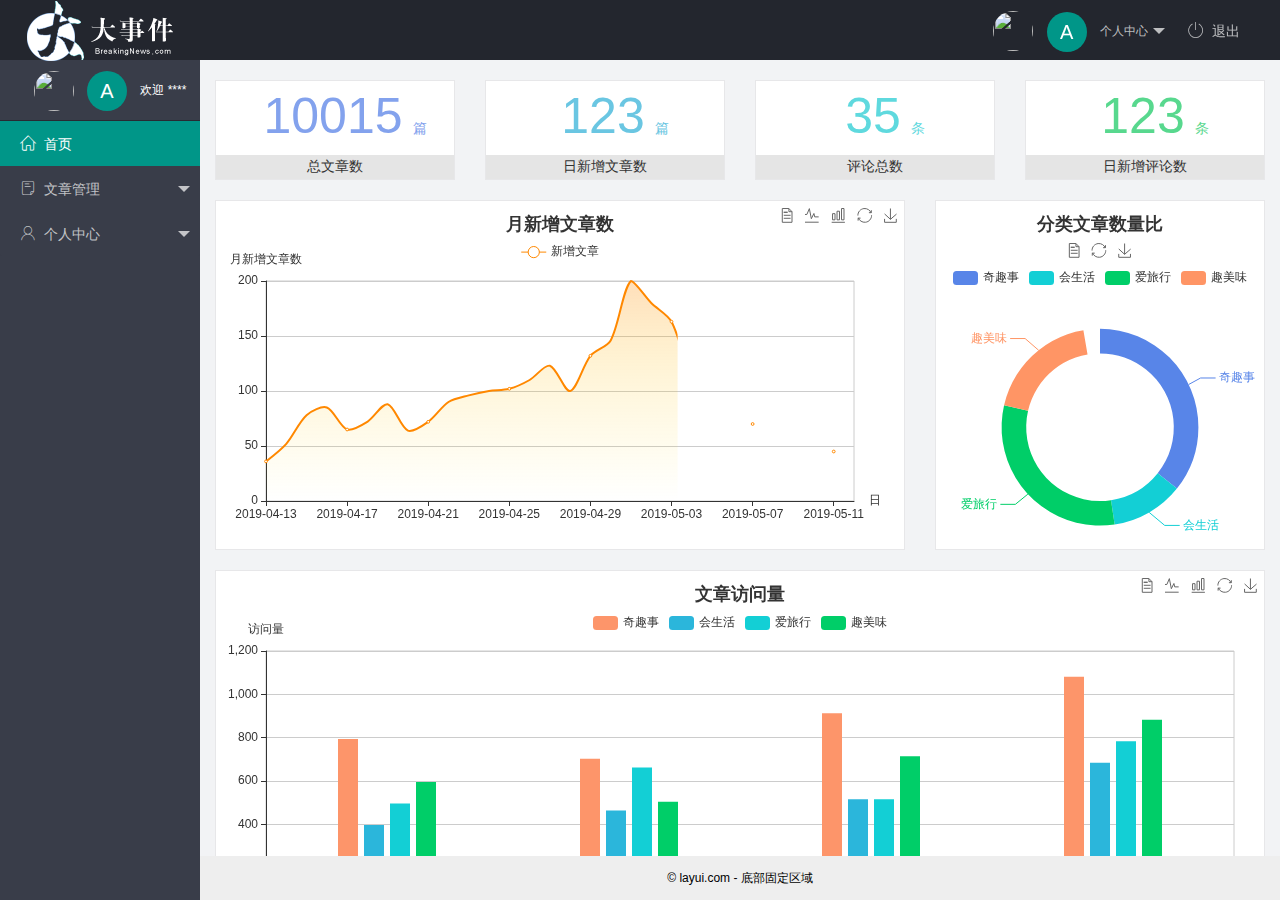
==== index.html @ 1e9a59c8 "完成主页功能开发" ====
<!DOCTYPE html>
<html lang="en">

<head>
    <meta charset="UTF-8">
    <meta name="viewport" content="width=device-width, initial-scale=1.0">
    <title>Document</title>
    <!-- 导入layui css文件 -->
    <link rel="stylesheet" href="assets/lib/layui/css/layui.css">
    <!-- 导入自己的css -->
    <link rel="stylesheet" href="assets/css/index.css">
    <!-- 导入第三方字体图标 -->
    <link rel="stylesheet" href="assets/fonts/iconfont.css">
    <!-- 导入jq -->
    <script src="assets/lib/jquery.js"></script>
    <!-- 导入baseAPI -->
    <script src="assets/js/baseAPI.js"></script>
    <!-- 导入自己的js -->
    <script src="assets/js/index.js"></script>
</head>

<body class="layui-layout-body">
    <div class="layui-layout layui-layout-admin">
        <div class="layui-header">
            <div class="layui-logo"><img src="assets/images/logo.png" alt=""></div>
            <!-- 头部区域（可配合layui已有的水平导航） -->
            <ul class="layui-nav layui-layout-right">
                <li class="layui-nav-item">
                    <a href="javascript:;" class="userinfo">
                        <img src="http://t.cn/RCzsdCq" class="layui-nav-img">
                        <span class="text-avatar">A</span> 个人中心
                    </a>
                    <dl class="layui-nav-child">
                        <dd><a href="">基本资料</a></dd>
                        <dd><a href="">跟换头像</a></dd>
                        <dd><a href="">重置密码</a></dd>
                    </dl>
                </li>
                <li class="layui-nav-item"><a href="JavaScript:;" id="btnLogout"><span class="iconfont icon-tuichu"></span>退出</a></li>
            </ul>
        </div>

        <div class="layui-side layui-bg-black">
            <div class="layui-side-scroll">
                <div class="userinfo">
                    <img src="http://t.cn/RCzsdCq" class="layui-nav-img">
                    <span class="text-avatar">A</span>
                    <span id="welcome">欢迎 ****</span>
                </div>
                <!-- 左侧导航区域（可配合layui已有的垂直导航） -->
                <ul class="layui-nav layui-nav-tree" lay-filter="test" lay-shrink="all">
                    <li class="layui-nav-item layui-this"><a href="/home/dashboard.html" target="fm"><span class="iconfont icon-home"></span>首页</a></li>
                    <li class="layui-nav-item ">
                        <a class="" href="javascript:;"><span class="iconfont icon-16"></span>文章管理</a>
                        <dl class="layui-nav-child">
                            <dd><a href="javascript:;"><i class="layui-icon layui-icon-app"></i>文章类别</a></dd>
                            <dd><a href="javascript:;"><i class="layui-icon layui-icon-app"></i>文章列表</a></dd>
                            <dd><a href="javascript:;"><i class="layui-icon layui-icon-app"></i>发布文章</a></dd>
                        </dl>
                    </li>
                    <li class="layui-nav-item">
                        <a href="javascript:;"><span class="iconfont icon-user"></span>个人中心</a>
                        <dl class="layui-nav-child">
                            <dd><a href="javascript:;"><i class="layui-icon layui-icon-app"></i>基本资料</a></dd>
                            <dd><a href="javascript:;"><i class="layui-icon layui-icon-app"></i>跟换头像</a></dd>
                            <dd><a href="javascript:;"><i class="layui-icon layui-icon-app"></i>重置密码</a></dd>
                        </dl>
                    </li>
                </ul>
            </div>
        </div>

        <div class="layui-body">
            <!-- 内容主体区域 -->
            <iframe name="fm" src="/home/dashboard.html" frameborder="0"></iframe>
        </div>

        <div class="layui-footer">
            <!-- 底部固定区域 -->
            © layui.com - 底部固定区域
        </div>
    </div>
    <!-- 导入 layui js文件 -->
    <script src="assets/lib/layui/layui.all.js"></script>
</body>

</html>
---- assets/lib/layui/css/layui.css ----
/** layui-v2.5.5 MIT License By https://www.layui.com */
 .layui-inline,img{display:inline-block;vertical-align:middle}h1,h2,h3,h4,h5,h6{font-weight:400}.layui-edge,.layui-header,.layui-inline,.layui-main{position:relative}.layui-body,.layui-edge,.layui-elip{overflow:hidden}.layui-btn,.layui-edge,.layui-inline,img{vertical-align:middle}.layui-btn,.layui-disabled,.layui-icon,.layui-unselect{-moz-user-select:none;-webkit-user-select:none;-ms-user-select:none}.layui-elip,.layui-form-checkbox span,.layui-form-pane .layui-form-label{text-overflow:ellipsis;white-space:nowrap}.layui-breadcrumb,.layui-tree-btnGroup{visibility:hidden}blockquote,body,button,dd,div,dl,dt,form,h1,h2,h3,h4,h5,h6,input,li,ol,p,pre,td,textarea,th,ul{margin:0;padding:0;-webkit-tap-highlight-color:rgba(0,0,0,0)}a:active,a:hover{outline:0}img{border:none}li{list-style:none}table{border-collapse:collapse;border-spacing:0}h4,h5,h6{font-size:100%}button,input,optgroup,option,select,textarea{font-family:inherit;font-size:inherit;font-style:inherit;font-weight:inherit;outline:0}pre{white-space:pre-wrap;white-space:-moz-pre-wrap;white-space:-pre-wrap;white-space:-o-pre-wrap;word-wrap:break-word}body{line-height:24px;font:14px Helvetica Neue,Helvetica,PingFang SC,Tahoma,Arial,sans-serif}hr{height:1px;margin:10px 0;border:0;clear:both}a{color:#333;text-decoration:none}a:hover{color:#777}a cite{font-style:normal;*cursor:pointer}.layui-border-box,.layui-border-box *{box-sizing:border-box}.layui-box,.layui-box *{box-sizing:content-box}.layui-clear{clear:both;*zoom:1}.layui-clear:after{content:'\20';clear:both;*zoom:1;display:block;height:0}.layui-inline{*display:inline;*zoom:1}.layui-edge{display:inline-block;width:0;height:0;border-width:6px;border-style:dashed;border-color:transparent}.layui-edge-top{top:-4px;border-bottom-color:#999;border-bottom-style:solid}.layui-edge-right{border-left-color:#999;border-left-style:solid}.layui-edge-bottom{top:2px;border-top-color:#999;border-top-style:solid}.layui-edge-left{border-right-color:#999;border-right-style:solid}.layui-disabled,.layui-disabled:hover{color:#d2d2d2!important;cursor:not-allowed!important}.layui-circle{border-radius:100%}.layui-show{display:block!important}.layui-hide{display:none!important}@font-face{font-family:layui-icon;src:url(../font/iconfont.eot?v=250);src:url(../font/iconfont.eot?v=250#iefix) format('embedded-opentype'),url(../font/iconfont.woff2?v=250) format('woff2'),url(../font/iconfont.woff?v=250) format('woff'),url(../font/iconfont.ttf?v=250) format('truetype'),url(../font/iconfont.svg?v=250#layui-icon) format('svg')}.layui-icon{font-family:layui-icon!important;font-size:16px;font-style:normal;-webkit-font-smoothing:antialiased;-moz-osx-font-smoothing:grayscale}.layui-icon-reply-fill:before{content:"\e611"}.layui-icon-set-fill:before{content:"\e614"}.layui-icon-menu-fill:before{content:"\e60f"}.layui-icon-search:before{content:"\e615"}.layui-icon-share:before{content:"\e641"}.layui-icon-set-sm:before{content:"\e620"}.layui-icon-engine:before{content:"\e628"}.layui-icon-close:before{content:"\1006"}.layui-icon-close-fill:before{content:"\1007"}.layui-icon-chart-screen:before{content:"\e629"}.layui-icon-star:before{content:"\e600"}.layui-icon-circle-dot:before{content:"\e617"}.layui-icon-chat:before{content:"\e606"}.layui-icon-release:before{content:"\e609"}.layui-icon-list:before{content:"\e60a"}.layui-icon-chart:before{content:"\e62c"}.layui-icon-ok-circle:before{content:"\1005"}.layui-icon-layim-theme:before{content:"\e61b"}.layui-icon-table:before{content:"\e62d"}.layui-icon-right:before{content:"\e602"}.layui-icon-left:before{content:"\e603"}.layui-icon-cart-simple:before{content:"\e698"}.layui-icon-face-cry:before{content:"\e69c"}.layui-icon-face-smile:before{content:"\e6af"}.layui-icon-survey:before{content:"\e6b2"}.layui-icon-tree:before{content:"\e62e"}.layui-icon-upload-circle:before{content:"\e62f"}.layui-icon-add-circle:before{content:"\e61f"}.layui-icon-download-circle:before{content:"\e601"}.layui-icon-templeate-1:before{content:"\e630"}.layui-icon-util:before{content:"\e631"}.layui-icon-face-surprised:before{content:"\e664"}.layui-icon-edit:before{content:"\e642"}.layui-icon-speaker:before{content:"\e645"}.layui-icon-down:before{content:"\e61a"}.layui-icon-file:before{content:"\e621"}.layui-icon-layouts:before{content:"\e632"}.layui-icon-rate-half:before{content:"\e6c9"}.layui-icon-add-circle-fine:before{content:"\e608"}.layui-icon-prev-circle:before{content:"\e633"}.layui-icon-read:before{content:"\e705"}.layui-icon-404:before{content:"\e61c"}.layui-icon-carousel:before{content:"\e634"}.layui-icon-help:before{content:"\e607"}.layui-icon-code-circle:before{content:"\e635"}.layui-icon-water:before{content:"\e636"}.layui-icon-username:before{content:"\e66f"}.layui-icon-find-fill:before{content:"\e670"}.layui-icon-about:before{content:"\e60b"}.layui-icon-location:before{content:"\e715"}.layui-icon-up:before{content:"\e619"}.layui-icon-pause:before{content:"\e651"}.layui-icon-date:before{content:"\e637"}.layui-icon-layim-uploadfile:before{content:"\e61d"}.layui-icon-delete:before{content:"\e640"}.layui-icon-play:before{content:"\e652"}.layui-icon-top:before{content:"\e604"}.layui-icon-friends:before{content:"\e612"}.layui-icon-refresh-3:before{content:"\e9aa"}.layui-icon-ok:before{content:"\e605"}.layui-icon-layer:before{content:"\e638"}.layui-icon-face-smile-fine:before{content:"\e60c"}.layui-icon-dollar:before{content:"\e659"}.layui-icon-group:before{content:"\e613"}.layui-icon-layim-download:before{content:"\e61e"}.layui-icon-picture-fine:before{content:"\e60d"}.layui-icon-link:before{content:"\e64c"}.layui-icon-diamond:before{content:"\e735"}.layui-icon-log:before{content:"\e60e"}.layui-icon-rate-solid:before{content:"\e67a"}.layui-icon-fonts-del:before{content:"\e64f"}.layui-icon-unlink:before{content:"\e64d"}.layui-icon-fonts-clear:before{content:"\e639"}.layui-icon-triangle-r:before{content:"\e623"}.layui-icon-circle:before{content:"\e63f"}.layui-icon-radio:before{content:"\e643"}.layui-icon-align-center:before{content:"\e647"}.layui-icon-align-right:before{content:"\e648"}.layui-icon-align-left:before{content:"\e649"}.layui-icon-loading-1:before{content:"\e63e"}.layui-icon-return:before{content:"\e65c"}.layui-icon-fonts-strong:before{content:"\e62b"}.layui-icon-upload:before{content:"\e67c"}.layui-icon-dialogue:before{content:"\e63a"}.layui-icon-video:before{content:"\e6ed"}.layui-icon-headset:before{content:"\e6fc"}.layui-icon-cellphone-fine:before{content:"\e63b"}.layui-icon-add-1:before{content:"\e654"}.layui-icon-face-smile-b:before{content:"\e650"}.layui-icon-fonts-html:before{content:"\e64b"}.layui-icon-form:before{content:"\e63c"}.layui-icon-cart:before{content:"\e657"}.layui-icon-camera-fill:before{content:"\e65d"}.layui-icon-tabs:before{content:"\e62a"}.layui-icon-fonts-code:before{content:"\e64e"}.layui-icon-fire:before{content:"\e756"}.layui-icon-set:before{content:"\e716"}.layui-icon-fonts-u:before{content:"\e646"}.layui-icon-triangle-d:before{content:"\e625"}.layui-icon-tips:before{content:"\e702"}.layui-icon-picture:before{content:"\e64a"}.layui-icon-more-vertical:before{content:"\e671"}.layui-icon-flag:before{content:"\e66c"}.layui-icon-loading:before{content:"\e63d"}.layui-icon-fonts-i:before{content:"\e644"}.layui-icon-refresh-1:before{content:"\e666"}.layui-icon-rmb:before{content:"\e65e"}.layui-icon-home:before{content:"\e68e"}.layui-icon-user:before{content:"\e770"}.layui-icon-notice:before{content:"\e667"}.layui-icon-login-weibo:before{content:"\e675"}.layui-icon-voice:before{content:"\e688"}.layui-icon-upload-drag:before{content:"\e681"}.layui-icon-login-qq:before{content:"\e676"}.layui-icon-snowflake:before{content:"\e6b1"}.layui-icon-file-b:before{content:"\e655"}.layui-icon-template:before{content:"\e663"}.layui-icon-auz:before{content:"\e672"}.layui-icon-console:before{content:"\e665"}.layui-icon-app:before{content:"\e653"}.layui-icon-prev:before{content:"\e65a"}.layui-icon-website:before{content:"\e7ae"}.layui-icon-next:before{content:"\e65b"}.layui-icon-component:before{content:"\e857"}.layui-icon-more:before{content:"\e65f"}.layui-icon-login-wechat:before{content:"\e677"}.layui-icon-shrink-right:before{content:"\e668"}.layui-icon-spread-left:before{content:"\e66b"}.layui-icon-camera:before{content:"\e660"}.layui-icon-note:before{content:"\e66e"}.layui-icon-refresh:before{content:"\e669"}.layui-icon-female:before{content:"\e661"}.layui-icon-male:before{content:"\e662"}.layui-icon-password:before{content:"\e673"}.layui-icon-senior:before{content:"\e674"}.layui-icon-theme:before{content:"\e66a"}.layui-icon-tread:before{content:"\e6c5"}.layui-icon-praise:before{content:"\e6c6"}.layui-icon-star-fill:before{content:"\e658"}.layui-icon-rate:before{content:"\e67b"}.layui-icon-template-1:before{content:"\e656"}.layui-icon-vercode:before{content:"\e679"}.layui-icon-cellphone:before{content:"\e678"}.layui-icon-screen-full:before{content:"\e622"}.layui-icon-screen-restore:before{content:"\e758"}.layui-icon-cols:before{content:"\e610"}.layui-icon-export:before{content:"\e67d"}.layui-icon-print:before{content:"\e66d"}.layui-icon-slider:before{content:"\e714"}.layui-icon-addition:before{content:"\e624"}.layui-icon-subtraction:before{content:"\e67e"}.layui-icon-service:before{content:"\e626"}.layui-icon-transfer:before{content:"\e691"}.layui-main{width:1140px;margin:0 auto}.layui-header{z-index:1000;height:60px}.layui-header a:hover{transition:all .5s;-webkit-transition:all .5s}.layui-side{position:fixed;left:0;top:0;bottom:0;z-index:999;width:200px;overflow-x:hidden}.layui-side-scroll{position:relative;width:220px;height:100%;overflow-x:hidden}.layui-body{position:absolute;left:200px;right:0;top:0;bottom:0;z-index:998;width:auto;overflow-y:auto;box-sizing:border-box}.layui-layout-body{overflow:hidden}.layui-layout-admin .layui-header{background-color:#23262E}.layui-layout-admin .layui-side{top:60px;width:200px;overflow-x:hidden}.layui-layout-admin .layui-body{position:fixed;top:60px;bottom:44px}.layui-layout-admin .layui-main{width:auto;margin:0 15px}.layui-layout-admin .layui-footer{position:fixed;left:200px;right:0;bottom:0;height:44px;line-height:44px;padding:0 15px;background-color:#eee}.layui-layout-admin .layui-logo{position:absolute;left:0;top:0;width:200px;height:100%;line-height:60px;text-align:center;color:#009688;font-size:16px}.layui-layout-admin .layui-header .layui-nav{background:0 0}.layui-layout-left{position:absolute!important;left:200px;top:0}.layui-layout-right{position:absolute!important;right:0;top:0}.layui-container{position:relative;margin:0 auto;padding:0 15px;box-sizing:border-box}.layui-fluid{position:relative;margin:0 auto;padding:0 15px}.layui-row:after,.layui-row:before{content:'';display:block;clear:both}.layui-col-lg1,.layui-col-lg10,.layui-col-lg11,.layui-col-lg12,.layui-col-lg2,.layui-col-lg3,.layui-col-lg4,.layui-col-lg5,.layui-col-lg6,.layui-col-lg7,.layui-col-lg8,.layui-col-lg9,.layui-col-md1,.layui-col-md10,.layui-col-md11,.layui-col-md12,.layui-col-md2,.layui-col-md3,.layui-col-md4,.layui-col-md5,.layui-col-md6,.layui-col-md7,.layui-col-md8,.layui-col-md9,.layui-col-sm1,.layui-col-sm10,.layui-col-sm11,.layui-col-sm12,.layui-col-sm2,.layui-col-sm3,.layui-col-sm4,.layui-col-sm5,.layui-col-sm6,.layui-col-sm7,.layui-col-sm8,.layui-col-sm9,.layui-col-xs1,.layui-col-xs10,.layui-col-xs11,.layui-col-xs12,.layui-col-xs2,.layui-col-xs3,.layui-col-xs4,.layui-col-xs5,.layui-col-xs6,.layui-col-xs7,.layui-col-xs8,.layui-col-xs9{position:relative;display:block;box-sizing:border-box}.layui-col-xs1,.layui-col-xs10,.layui-col-xs11,.layui-col-xs12,.layui-col-xs2,.layui-col-xs3,.layui-col-xs4,.layui-col-xs5,.layui-col-xs6,.layui-col-xs7,.layui-col-xs8,.layui-col-xs9{float:left}.layui-col-xs1{width:8.33333333%}.layui-col-xs2{width:16.66666667%}.layui-col-xs3{width:25%}.layui-col-xs4{width:33.33333333%}.layui-col-xs5{width:41.66666667%}.layui-col-xs6{width:50%}.layui-col-xs7{width:58.33333333%}.layui-col-xs8{width:66.66666667%}.layui-col-xs9{width:75%}.layui-col-xs10{width:83.33333333%}.layui-col-xs11{width:91.66666667%}.layui-col-xs12{width:100%}.layui-col-xs-offset1{margin-left:8.33333333%}.layui-col-xs-offset2{margin-left:16.66666667%}.layui-col-xs-offset3{margin-left:25%}.layui-col-xs-offset4{margin-left:33.33333333%}.layui-col-xs-offset5{margin-left:41.66666667%}.layui-col-xs-offset6{margin-left:50%}.layui-col-xs-offset7{margin-left:58.33333333%}.layui-col-xs-offset8{margin-left:66.66666667%}.layui-col-xs-offset9{margin-left:75%}.layui-col-xs-offset10{margin-left:83.33333333%}.layui-col-xs-offset11{margin-left:91.66666667%}.layui-col-xs-offset12{margin-left:100%}@media screen and (max-width:768px){.layui-hide-xs{display:none!important}.layui-show-xs-block{display:block!important}.layui-show-xs-inline{display:inline!important}.layui-show-xs-inline-block{display:inline-block!important}}@media screen and (min-width:768px){.layui-container{width:750px}.layui-hide-sm{display:none!important}.layui-show-sm-block{display:block!important}.layui-show-sm-inline{display:inline!important}.layui-show-sm-inline-block{display:inline-block!important}.layui-col-sm1,.layui-col-sm10,.layui-col-sm11,.layui-col-sm12,.layui-col-sm2,.layui-col-sm3,.layui-col-sm4,.layui-col-sm5,.layui-col-sm6,.layui-col-sm7,.layui-col-sm8,.layui-col-sm9{float:left}.layui-col-sm1{width:8.33333333%}.layui-col-sm2{width:16.66666667%}.layui-col-sm3{width:25%}.layui-col-sm4{width:33.33333333%}.layui-col-sm5{width:41.66666667%}.layui-col-sm6{width:50%}.layui-col-sm7{width:58.33333333%}.layui-col-sm8{width:66.66666667%}.layui-col-sm9{width:75%}.layui-col-sm10{width:83.33333333%}.layui-col-sm11{width:91.66666667%}.layui-col-sm12{width:100%}.layui-col-sm-offset1{margin-left:8.33333333%}.layui-col-sm-offset2{margin-left:16.66666667%}.layui-col-sm-offset3{margin-left:25%}.layui-col-sm-offset4{margin-left:33.33333333%}.layui-col-sm-offset5{margin-left:41.66666667%}.layui-col-sm-offset6{margin-left:50%}.layui-col-sm-offset7{margin-left:58.33333333%}.layui-col-sm-offset8{margin-left:66.66666667%}.layui-col-sm-offset9{margin-left:75%}.layui-col-sm-offset10{margin-left:83.33333333%}.layui-col-sm-offset11{margin-left:91.66666667%}.layui-col-sm-offset12{margin-left:100%}}@media screen and (min-width:992px){.layui-container{width:970px}.layui-hide-md{display:none!important}.layui-show-md-block{display:block!important}.layui-show-md-inline{display:inline!important}.layui-show-md-inline-block{display:inline-block!important}.layui-col-md1,.layui-col-md10,.layui-col-md11,.layui-col-md12,.layui-col-md2,.layui-col-md3,.layui-col-md4,.layui-col-md5,.layui-col-md6,.layui-col-md7,.layui-col-md8,.layui-col-md9{float:left}.layui-col-md1{width:8.33333333%}.layui-col-md2{width:16.66666667%}.layui-col-md3{width:25%}.layui-col-md4{width:33.33333333%}.layui-col-md5{width:41.66666667%}.layui-col-md6{width:50%}.layui-col-md7{width:58.33333333%}.layui-col-md8{width:66.66666667%}.layui-col-md9{width:75%}.layui-col-md10{width:83.33333333%}.layui-col-md11{width:91.66666667%}.layui-col-md12{width:100%}.layui-col-md-offset1{margin-left:8.33333333%}.layui-col-md-offset2{margin-left:16.66666667%}.layui-col-md-offset3{margin-left:25%}.layui-col-md-offset4{margin-left:33.33333333%}.layui-col-md-offset5{margin-left:41.66666667%}.layui-col-md-offset6{margin-left:50%}.layui-col-md-offset7{margin-left:58.33333333%}.layui-col-md-offset8{margin-left:66.66666667%}.layui-col-md-offset9{margin-left:75%}.layui-col-md-offset10{margin-left:83.33333333%}.layui-col-md-offset11{margin-left:91.66666667%}.layui-col-md-offset12{margin-left:100%}}@media screen and (min-width:1200px){.layui-container{width:1170px}.layui-hide-lg{display:none!important}.layui-show-lg-block{display:block!important}.layui-show-lg-inline{display:inline!important}.layui-show-lg-inline-block{display:inline-block!important}.layui-col-lg1,.layui-col-lg10,.layui-col-lg11,.layui-col-lg12,.layui-col-lg2,.layui-col-lg3,.layui-col-lg4,.layui-col-lg5,.layui-col-lg6,.layui-col-lg7,.layui-col-lg8,.layui-col-lg9{float:left}.layui-col-lg1{width:8.33333333%}.layui-col-lg2{width:16.66666667%}.layui-col-lg3{width:25%}.layui-col-lg4{width:33.33333333%}.layui-col-lg5{width:41.66666667%}.layui-col-lg6{width:50%}.layui-col-lg7{width:58.33333333%}.layui-col-lg8{width:66.66666667%}.layui-col-lg9{width:75%}.layui-col-lg10{width:83.33333333%}.layui-col-lg11{width:91.66666667%}.layui-col-lg12{width:100%}.layui-col-lg-offset1{margin-left:8.33333333%}.layui-col-lg-offset2{margin-left:16.66666667%}.layui-col-lg-offset3{margin-left:25%}.layui-col-lg-offset4{margin-left:33.33333333%}.layui-col-lg-offset5{margin-left:41.66666667%}.layui-col-lg-offset6{margin-left:50%}.layui-col-lg-offset7{margin-left:58.33333333%}.layui-col-lg-offset8{margin-left:66.66666667%}.layui-col-lg-offset9{margin-left:75%}.layui-col-lg-offset10{margin-left:83.33333333%}.layui-col-lg-offset11{margin-left:91.66666667%}.layui-col-lg-offset12{margin-left:100%}}.layui-col-space1{margin:-.5px}.layui-col-space1>*{padding:.5px}.layui-col-space3{margin:-1.5px}.layui-col-space3>*{padding:1.5px}.layui-col-space5{margin:-2.5px}.layui-col-space5>*{padding:2.5px}.layui-col-space8{margin:-3.5px}.layui-col-space8>*{padding:3.5px}.layui-col-space10{margin:-5px}.layui-col-space10>*{padding:5px}.layui-col-space12{margin:-6px}.layui-col-space12>*{padding:6px}.layui-col-space15{margin:-7.5px}.layui-col-space15>*{padding:7.5px}.layui-col-space18{margin:-9px}.layui-col-space18>*{padding:9px}.layui-col-space20{margin:-10px}.layui-col-space20>*{padding:10px}.layui-col-space22{margin:-11px}.layui-col-space22>*{padding:11px}.layui-col-space25{margin:-12.5px}.layui-col-space25>*{padding:12.5px}.layui-col-space30{margin:-15px}.layui-col-space30>*{padding:15px}.layui-btn,.layui-input,.layui-select,.layui-textarea,.layui-upload-button{outline:0;-webkit-appearance:none;transition:all .3s;-webkit-transition:all .3s;box-sizing:border-box}.layui-elem-quote{margin-bottom:10px;padding:15px;line-height:22px;border-left:5px solid #009688;border-radius:0 2px 2px 0;background-color:#f2f2f2}.layui-quote-nm{border-style:solid;border-width:1px 1px 1px 5px;background:0 0}.layui-elem-field{margin-bottom:10px;padding:0;border-width:1px;border-style:solid}.layui-elem-field legend{margin-left:20px;padding:0 10px;font-size:20px;font-weight:300}.layui-field-title{margin:10px 0 20px;border-width:1px 0 0}.layui-field-box{padding:10px 15px}.layui-field-title .layui-field-box{padding:10px 0}.layui-progress{position:relative;height:6px;border-radius:20px;background-color:#e2e2e2}.layui-progress-bar{position:absolute;left:0;top:0;width:0;max-width:100%;height:6px;border-radius:20px;text-align:right;background-color:#5FB878;transition:all .3s;-webkit-transition:all .3s}.layui-progress-big,.layui-progress-big .layui-progress-bar{height:18px;line-height:18px}.layui-progress-text{position:relative;top:-20px;line-height:18px;font-size:12px;color:#666}.layui-progress-big .layui-progress-text{position:static;padding:0 10px;color:#fff}.layui-collapse{border-width:1px;border-style:solid;border-radius:2px}.layui-colla-content,.layui-colla-item{border-top-width:1px;border-top-style:solid}.layui-colla-item:first-child{border-top:none}.layui-colla-title{position:relative;height:42px;line-height:42px;padding:0 15px 0 35px;color:#333;background-color:#f2f2f2;cursor:pointer;font-size:14px;overflow:hidden}.layui-colla-content{display:none;padding:10px 15px;line-height:22px;color:#666}.layui-colla-icon{position:absolute;left:15px;top:0;font-size:14px}.layui-card{margin-bottom:15px;border-radius:2px;background-color:#fff;box-shadow:0 1px 2px 0 rgba(0,0,0,.05)}.layui-card:last-child{margin-bottom:0}.layui-card-header{position:relative;height:42px;line-height:42px;padding:0 15px;border-bottom:1px solid #f6f6f6;color:#333;border-radius:2px 2px 0 0;font-size:14px}.layui-bg-black,.layui-bg-blue,.layui-bg-cyan,.layui-bg-green,.layui-bg-orange,.layui-bg-red{color:#fff!important}.layui-card-body{position:relative;padding:10px 15px;line-height:24px}.layui-card-body[pad15]{padding:15px}.layui-card-body[pad20]{padding:20px}.layui-card-body .layui-table{margin:5px 0}.layui-card .layui-tab{margin:0}.layui-panel-window{position:relative;padding:15px;border-radius:0;border-top:5px solid #E6E6E6;background-color:#fff}.layui-auxiliar-moving{position:fixed;left:0;right:0;top:0;bottom:0;width:100%;height:100%;background:0 0;z-index:9999999999}.layui-form-label,.layui-form-mid,.layui-form-select,.layui-input-block,.layui-input-inline,.layui-textarea{position:relative}.layui-bg-red{background-color:#FF5722!important}.layui-bg-orange{background-color:#FFB800!important}.layui-bg-green{background-color:#009688!important}.layui-bg-cyan{background-color:#2F4056!important}.layui-bg-blue{background-color:#1E9FFF!important}.layui-bg-black{background-color:#393D49!important}.layui-bg-gray{background-color:#eee!important;color:#666!important}.layui-badge-rim,.layui-colla-content,.layui-colla-item,.layui-collapse,.layui-elem-field,.layui-form-pane .layui-form-item[pane],.layui-form-pane .layui-form-label,.layui-input,.layui-layedit,.layui-layedit-tool,.layui-quote-nm,.layui-select,.layui-tab-bar,.layui-tab-card,.layui-tab-title,.layui-tab-title .layui-this:after,.layui-textarea{border-color:#e6e6e6}.layui-timeline-item:before,hr{background-color:#e6e6e6}.layui-text{line-height:22px;font-size:14px;color:#666}.layui-text h1,.layui-text h2,.layui-text h3{font-weight:500;color:#333}.layui-text h1{font-size:30px}.layui-text h2{font-size:24px}.layui-text h3{font-size:18px}.layui-text a:not(.layui-btn){color:#01AAED}.layui-text a:not(.layui-btn):hover{text-decoration:underline}.layui-text ul{padding:5px 0 5px 15px}.layui-text ul li{margin-top:5px;list-style-type:disc}.layui-text em,.layui-word-aux{color:#999!important;padding:0 5px!important}.layui-btn{display:inline-block;height:38px;line-height:38px;padding:0 18px;background-color:#009688;color:#fff;white-space:nowrap;text-align:center;font-size:14px;border:none;border-radius:2px;cursor:pointer}.layui-btn:hover{opacity:.8;filter:alpha(opacity=80);color:#fff}.layui-btn:active{opacity:1;filter:alpha(opacity=100)}.layui-btn+.layui-btn{margin-left:10px}.layui-btn-container{font-size:0}.layui-btn-container .layui-btn{margin-right:10px;margin-bottom:10px}.layui-btn-container .layui-btn+.layui-btn{margin-left:0}.layui-table .layui-btn-container .layui-btn{margin-bottom:9px}.layui-btn-radius{border-radius:100px}.layui-btn .layui-icon{margin-right:3px;font-size:18px;vertical-align:bottom;vertical-align:middle\9}.layui-btn-primary{border:1px solid #C9C9C9;background-color:#fff;color:#555}.layui-btn-primary:hover{border-color:#009688;color:#333}.layui-btn-normal{background-color:#1E9FFF}.layui-btn-warm{background-color:#FFB800}.layui-btn-danger{background-color:#FF5722}.layui-btn-checked{background-color:#5FB878}.layui-btn-disabled,.layui-btn-disabled:active,.layui-btn-disabled:hover{border:1px solid #e6e6e6;background-color:#FBFBFB;color:#C9C9C9;cursor:not-allowed;opacity:1}.layui-btn-lg{height:44px;line-height:44px;padding:0 25px;font-size:16px}.layui-btn-sm{height:30px;line-height:30px;padding:0 10px;font-size:12px}.layui-btn-sm i{font-size:16px!important}.layui-btn-xs{height:22px;line-height:22px;padding:0 5px;font-size:12px}.layui-btn-xs i{font-size:14px!important}.layui-btn-group{display:inline-block;vertical-align:middle;font-size:0}.layui-btn-group .layui-btn{margin-left:0!important;margin-right:0!important;border-left:1px solid rgba(255,255,255,.5);border-radius:0}.layui-btn-group .layui-btn-primary{border-left:none}.layui-btn-group .layui-btn-primary:hover{border-color:#C9C9C9;color:#009688}.layui-btn-group .layui-btn:first-child{border-left:none;border-radius:2px 0 0 2px}.layui-btn-group .layui-btn-primary:first-child{border-left:1px solid #c9c9c9}.layui-btn-group .layui-btn:last-child{border-radius:0 2px 2px 0}.layui-btn-group .layui-btn+.layui-btn{margin-left:0}.layui-btn-group+.layui-btn-group{margin-left:10px}.layui-btn-fluid{width:100%}.layui-input,.layui-select,.layui-textarea{height:38px;line-height:1.3;line-height:38px\9;border-width:1px;border-style:solid;background-color:#fff;border-radius:2px}.layui-input::-webkit-input-placeholder,.layui-select::-webkit-input-placeholder,.layui-textarea::-webkit-input-placeholder{line-height:1.3}.layui-input,.layui-textarea{display:block;width:100%;padding-left:10px}.layui-input:hover,.layui-textarea:hover{border-color:#D2D2D2!important}.layui-input:focus,.layui-textarea:focus{border-color:#C9C9C9!important}.layui-textarea{min-height:100px;height:auto;line-height:20px;padding:6px 10px;resize:vertical}.layui-select{padding:0 10px}.layui-form input[type=checkbox],.layui-form input[type=radio],.layui-form select{display:none}.layui-form [lay-ignore]{display:initial}.layui-form-item{margin-bottom:15px;clear:both;*zoom:1}.layui-form-item:after{content:'\20';clear:both;*zoom:1;display:block;height:0}.layui-form-label{float:left;display:block;padding:9px 15px;width:80px;font-weight:400;line-height:20px;text-align:right}.layui-form-label-col{display:block;float:none;padding:9px 0;line-height:20px;text-align:left}.layui-form-item .layui-inline{margin-bottom:5px;margin-right:10px}.layui-input-block{margin-left:110px;min-height:36px}.layui-input-inline{display:inline-block;vertical-align:middle}.layui-form-item .layui-input-inline{float:left;width:190px;margin-right:10px}.layui-form-text .layui-input-inline{width:auto}.layui-form-mid{float:left;display:block;padding:9px 0!important;line-height:20px;margin-right:10px}.layui-form-danger+.layui-form-select .layui-input,.layui-form-danger:focus{border-color:#FF5722!important}.layui-form-select .layui-input{padding-right:30px;cursor:pointer}.layui-form-select .layui-edge{position:absolute;right:10px;top:50%;margin-top:-3px;cursor:pointer;border-width:6px;border-top-color:#c2c2c2;border-top-style:solid;transition:all .3s;-webkit-transition:all .3s}.layui-form-select dl{display:none;position:absolute;left:0;top:42px;padding:5px 0;z-index:899;min-width:100%;border:1px solid #d2d2d2;max-height:300px;overflow-y:auto;background-color:#fff;border-radius:2px;box-shadow:0 2px 4px rgba(0,0,0,.12);box-sizing:border-box}.layui-form-select dl dd,.layui-form-select dl dt{padding:0 10px;line-height:36px;white-space:nowrap;overflow:hidden;text-overflow:ellipsis}.layui-form-select dl dt{font-size:12px;color:#999}.layui-form-select dl dd{cursor:pointer}.layui-form-select dl dd:hover{background-color:#f2f2f2;-webkit-transition:.5s all;transition:.5s all}.layui-form-select .layui-select-group dd{padding-left:20px}.layui-form-select dl dd.layui-select-tips{padding-left:10px!important;color:#999}.layui-form-select dl dd.layui-this{background-color:#5FB878;color:#fff}.layui-form-checkbox,.layui-form-select dl dd.layui-disabled{background-color:#fff}.layui-form-selected dl{display:block}.layui-form-checkbox,.layui-form-checkbox *,.layui-form-switch{display:inline-block;vertical-align:middle}.layui-form-selected .layui-edge{margin-top:-9px;-webkit-transform:rotate(180deg);transform:rotate(180deg);margin-top:-3px\9}:root .layui-form-selected .layui-edge{margin-top:-9px\0/IE9}.layui-form-selectup dl{top:auto;bottom:42px}.layui-select-none{margin:5px 0;text-align:center;color:#999}.layui-select-disabled .layui-disabled{border-color:#eee!important}.layui-select-disabled .layui-edge{border-top-color:#d2d2d2}.layui-form-checkbox{position:relative;height:30px;line-height:30px;margin-right:10px;padding-right:30px;cursor:pointer;font-size:0;-webkit-transition:.1s linear;transition:.1s linear;box-sizing:border-box}.layui-form-checkbox span{padding:0 10px;height:100%;font-size:14px;border-radius:2px 0 0 2px;background-color:#d2d2d2;color:#fff;overflow:hidden}.layui-form-checkbox:hover span{background-color:#c2c2c2}.layui-form-checkbox i{position:absolute;right:0;top:0;width:30px;height:28px;border:1px solid #d2d2d2;border-left:none;border-radius:0 2px 2px 0;color:#fff;font-size:20px;text-align:center}.layui-form-checkbox:hover i{border-color:#c2c2c2;color:#c2c2c2}.layui-form-checked,.layui-form-checked:hover{border-color:#5FB878}.layui-form-checked span,.layui-form-checked:hover span{background-color:#5FB878}.layui-form-checked i,.layui-form-checked:hover i{color:#5FB878}.layui-form-item .layui-form-checkbox{margin-top:4px}.layui-form-checkbox[lay-skin=primary]{height:auto!important;line-height:normal!important;min-width:18px;min-height:18px;border:none!important;margin-right:0;padding-left:28px;padding-right:0;background:0 0}.layui-form-checkbox[lay-skin=primary] span{padding-left:0;padding-right:15px;line-height:18px;background:0 0;color:#666}.layui-form-checkbox[lay-skin=primary] i{right:auto;left:0;width:16px;height:16px;line-height:16px;border:1px solid #d2d2d2;font-size:12px;border-radius:2px;background-color:#fff;-webkit-transition:.1s linear;transition:.1s linear}.layui-form-checkbox[lay-skin=primary]:hover i{border-color:#5FB878;color:#fff}.layui-form-checked[lay-skin=primary] i{border-color:#5FB878!important;background-color:#5FB878;color:#fff}.layui-checkbox-disbaled[lay-skin=primary] span{background:0 0!important;color:#c2c2c2}.layui-checkbox-disbaled[lay-skin=primary]:hover i{border-color:#d2d2d2}.layui-form-item .layui-form-checkbox[lay-skin=primary]{margin-top:10px}.layui-form-switch{position:relative;height:22px;line-height:22px;min-width:35px;padding:0 5px;margin-top:8px;border:1px solid #d2d2d2;border-radius:20px;cursor:pointer;background-color:#fff;-webkit-transition:.1s linear;transition:.1s linear}.layui-form-switch i{position:absolute;left:5px;top:3px;width:16px;height:16px;border-radius:20px;background-color:#d2d2d2;-webkit-transition:.1s linear;transition:.1s linear}.layui-form-switch em{position:relative;top:0;width:25px;margin-left:21px;padding:0!important;text-align:center!important;color:#999!important;font-style:normal!important;font-size:12px}.layui-form-onswitch{border-color:#5FB878;background-color:#5FB878}.layui-checkbox-disbaled,.layui-checkbox-disbaled i{border-color:#e2e2e2!important}.layui-form-onswitch i{left:100%;margin-left:-21px;background-color:#fff}.layui-form-onswitch em{margin-left:5px;margin-right:21px;color:#fff!important}.layui-checkbox-disbaled span{background-color:#e2e2e2!important}.layui-checkbox-disbaled:hover i{color:#fff!important}[lay-radio]{display:none}.layui-form-radio,.layui-form-radio *{display:inline-block;vertical-align:middle}.layui-form-radio{line-height:28px;margin:6px 10px 0 0;padding-right:10px;cursor:pointer;font-size:0}.layui-form-radio *{font-size:14px}.layui-form-radio>i{margin-right:8px;font-size:22px;color:#c2c2c2}.layui-form-radio>i:hover,.layui-form-radioed>i{color:#5FB878}.layui-radio-disbaled>i{color:#e2e2e2!important}.layui-form-pane .layui-form-label{width:110px;padding:8px 15px;height:38px;line-height:20px;border-width:1px;border-style:solid;border-radius:2px 0 0 2px;text-align:center;background-color:#FBFBFB;overflow:hidden;box-sizing:border-box}.layui-form-pane .layui-input-inline{margin-left:-1px}.layui-form-pane .layui-input-block{margin-left:110px;left:-1px}.layui-form-pane .layui-input{border-radius:0 2px 2px 0}.layui-form-pane .layui-form-text .layui-form-label{float:none;width:100%;border-radius:2px;box-sizing:border-box;text-align:left}.layui-form-pane .layui-form-text .layui-input-inline{display:block;margin:0;top:-1px;clear:both}.layui-form-pane .layui-form-text .layui-input-block{margin:0;left:0;top:-1px}.layui-form-pane .layui-form-text .layui-textarea{min-height:100px;border-radius:0 0 2px 2px}.layui-form-pane .layui-form-checkbox{margin:4px 0 4px 10px}.layui-form-pane .layui-form-radio,.layui-form-pane .layui-form-switch{margin-top:6px;margin-left:10px}.layui-form-pane .layui-form-item[pane]{position:relative;border-width:1px;border-style:solid}.layui-form-pane .layui-form-item[pane] .layui-form-label{position:absolute;left:0;top:0;height:100%;border-width:0 1px 0 0}.layui-form-pane .layui-form-item[pane] .layui-input-inline{margin-left:110px}@media screen and (max-width:450px){.layui-form-item .layui-form-label{text-overflow:ellipsis;overflow:hidden;white-space:nowrap}.layui-form-item .layui-inline{display:block;margin-right:0;margin-bottom:20px;clear:both}.layui-form-item .layui-inline:after{content:'\20';clear:both;display:block;height:0}.layui-form-item .layui-input-inline{display:block;float:none;left:-3px;width:auto;margin:0 0 10px 112px}.layui-form-item .layui-input-inline+.layui-form-mid{margin-left:110px;top:-5px;padding:0}.layui-form-item .layui-form-checkbox{margin-right:5px;margin-bottom:5px}}.layui-layedit{border-width:1px;border-style:solid;border-radius:2px}.layui-layedit-tool{padding:3px 5px;border-bottom-width:1px;border-bottom-style:solid;font-size:0}.layedit-tool-fixed{position:fixed;top:0;border-top:1px solid #e2e2e2}.layui-layedit-tool .layedit-tool-mid,.layui-layedit-tool .layui-icon{display:inline-block;vertical-align:middle;text-align:center;font-size:14px}.layui-layedit-tool .layui-icon{position:relative;width:32px;height:30px;line-height:30px;margin:3px 5px;color:#777;cursor:pointer;border-radius:2px}.layui-layedit-tool .layui-icon:hover{color:#393D49}.layui-layedit-tool .layui-icon:active{color:#000}.layui-layedit-tool .layedit-tool-active{background-color:#e2e2e2;color:#000}.layui-layedit-tool .layui-disabled,.layui-layedit-tool .layui-disabled:hover{color:#d2d2d2;cursor:not-allowed}.layui-layedit-tool .layedit-tool-mid{width:1px;height:18px;margin:0 10px;background-color:#d2d2d2}.layedit-tool-html{width:50px!important;font-size:30px!important}.layedit-tool-b,.layedit-tool-code,.layedit-tool-help{font-size:16px!important}.layedit-tool-d,.layedit-tool-face,.layedit-tool-image,.layedit-tool-unlink{font-size:18px!important}.layedit-tool-image input{position:absolute;font-size:0;left:0;top:0;width:100%;height:100%;opacity:.01;filter:Alpha(opacity=1);cursor:pointer}.layui-layedit-iframe iframe{display:block;width:100%}#LAY_layedit_code{overflow:hidden}.layui-laypage{display:inline-block;*display:inline;*zoom:1;vertical-align:middle;margin:10px 0;font-size:0}.layui-laypage>a:first-child,.layui-laypage>a:first-child em{border-radius:2px 0 0 2px}.layui-laypage>a:last-child,.layui-laypage>a:last-child em{border-radius:0 2px 2px 0}.layui-laypage>:first-child{margin-left:0!important}.layui-laypage>:last-child{margin-right:0!important}.layui-laypage a,.layui-laypage button,.layui-laypage input,.layui-laypage select,.layui-laypage span{border:1px solid #e2e2e2}.layui-laypage a,.layui-laypage span{display:inline-block;*display:inline;*zoom:1;vertical-align:middle;padding:0 15px;height:28px;line-height:28px;margin:0 -1px 5px 0;background-color:#fff;color:#333;font-size:12px}.layui-flow-more a *,.layui-laypage input,.layui-table-view select[lay-ignore]{display:inline-block}.layui-laypage a:hover{color:#009688}.layui-laypage em{font-style:normal}.layui-laypage .layui-laypage-spr{color:#999;font-weight:700}.layui-laypage a{text-decoration:none}.layui-laypage .layui-laypage-curr{position:relative}.layui-laypage .layui-laypage-curr em{position:relative;color:#fff}.layui-laypage .layui-laypage-curr .layui-laypage-em{position:absolute;left:-1px;top:-1px;padding:1px;width:100%;height:100%;background-color:#009688}.layui-laypage-em{border-radius:2px}.layui-laypage-next em,.layui-laypage-prev em{font-family:Sim sun;font-size:16px}.layui-laypage .layui-laypage-count,.layui-laypage .layui-laypage-limits,.layui-laypage .layui-laypage-refresh,.layui-laypage .layui-laypage-skip{margin-left:10px;margin-right:10px;padding:0;border:none}.layui-laypage .layui-laypage-limits,.layui-laypage .layui-laypage-refresh{vertical-align:top}.layui-laypage .layui-laypage-refresh i{font-size:18px;cursor:pointer}.layui-laypage select{height:22px;padding:3px;border-radius:2px;cursor:pointer}.layui-laypage .layui-laypage-skip{height:30px;line-height:30px;color:#999}.layui-laypage button,.layui-laypage input{height:30px;line-height:30px;border-radius:2px;vertical-align:top;background-color:#fff;box-sizing:border-box}.layui-laypage input{width:40px;margin:0 10px;padding:0 3px;text-align:center}.layui-laypage input:focus,.layui-laypage select:focus{border-color:#009688!important}.layui-laypage button{margin-left:10px;padding:0 10px;cursor:pointer}.layui-table,.layui-table-view{margin:10px 0}.layui-flow-more{margin:10px 0;text-align:center;color:#999;font-size:14px}.layui-flow-more a{height:32px;line-height:32px}.layui-flow-more a *{vertical-align:top}.layui-flow-more a cite{padding:0 20px;border-radius:3px;background-color:#eee;color:#333;font-style:normal}.layui-flow-more a cite:hover{opacity:.8}.layui-flow-more a i{font-size:30px;color:#737383}.layui-table{width:100%;background-color:#fff;color:#666}.layui-table tr{transition:all .3s;-webkit-transition:all .3s}.layui-table th{text-align:left;font-weight:400}.layui-table tbody tr:hover,.layui-table thead tr,.layui-table-click,.layui-table-header,.layui-table-hover,.layui-table-mend,.layui-table-patch,.layui-table-tool,.layui-table-total,.layui-table-total tr,.layui-table[lay-even] tr:nth-child(even){background-color:#f2f2f2}.layui-table td,.layui-table th,.layui-table-col-set,.layui-table-fixed-r,.layui-table-grid-down,.layui-table-header,.layui-table-page,.layui-table-tips-main,.layui-table-tool,.layui-table-total,.layui-table-view,.layui-table[lay-skin=line],.layui-table[lay-skin=row]{border-width:1px;border-style:solid;border-color:#e6e6e6}.layui-table td,.layui-table th{position:relative;padding:9px 15px;min-height:20px;line-height:20px;font-size:14px}.layui-table[lay-skin=line] td,.layui-table[lay-skin=line] th{border-width:0 0 1px}.layui-table[lay-skin=row] td,.layui-table[lay-skin=row] th{border-width:0 1px 0 0}.layui-table[lay-skin=nob] td,.layui-table[lay-skin=nob] th{border:none}.layui-table img{max-width:100px}.layui-table[lay-size=lg] td,.layui-table[lay-size=lg] th{padding:15px 30px}.layui-table-view .layui-table[lay-size=lg] .layui-table-cell{height:40px;line-height:40px}.layui-table[lay-size=sm] td,.layui-table[lay-size=sm] th{font-size:12px;padding:5px 10px}.layui-table-view .layui-table[lay-size=sm] .layui-table-cell{height:20px;line-height:20px}.layui-table[lay-data]{display:none}.layui-table-box{position:relative;overflow:hidden}.layui-table-view .layui-table{position:relative;width:auto;margin:0}.layui-table-view .layui-table[lay-skin=line]{border-width:0 1px 0 0}.layui-table-view .layui-table[lay-skin=row]{border-width:0 0 1px}.layui-table-view .layui-table td,.layui-table-view .layui-table th{padding:5px 0;border-top:none;border-left:none}.layui-table-view .layui-table th.layui-unselect .layui-table-cell span{cursor:pointer}.layui-table-view .layui-table td{cursor:default}.layui-table-view .layui-table td[data-edit=text]{cursor:text}.layui-table-view .layui-form-checkbox[lay-skin=primary] i{width:18px;height:18px}.layui-table-view .layui-form-radio{line-height:0;padding:0}.layui-table-view .layui-form-radio>i{margin:0;font-size:20px}.layui-table-init{position:absolute;left:0;top:0;width:100%;height:100%;text-align:center;z-index:110}.layui-table-init .layui-icon{position:absolute;left:50%;top:50%;margin:-15px 0 0 -15px;font-size:30px;color:#c2c2c2}.layui-table-header{border-width:0 0 1px;overflow:hidden}.layui-table-header .layui-table{margin-bottom:-1px}.layui-table-tool .layui-inline[lay-event]{position:relative;width:26px;height:26px;padding:5px;line-height:16px;margin-right:10px;text-align:center;color:#333;border:1px solid #ccc;cursor:pointer;-webkit-transition:.5s all;transition:.5s all}.layui-table-tool .layui-inline[lay-event]:hover{border:1px solid #999}.layui-table-tool-temp{padding-right:120px}.layui-table-tool-self{position:absolute;right:17px;top:10px}.layui-table-tool .layui-table-tool-self .layui-inline[lay-event]{margin:0 0 0 10px}.layui-table-tool-panel{position:absolute;top:29px;left:-1px;padding:5px 0;min-width:150px;min-height:40px;border:1px solid #d2d2d2;text-align:left;overflow-y:auto;background-color:#fff;box-shadow:0 2px 4px rgba(0,0,0,.12)}.layui-table-cell,.layui-table-tool-panel li{overflow:hidden;text-overflow:ellipsis;white-space:nowrap}.layui-table-tool-panel li{padding:0 10px;line-height:30px;-webkit-transition:.5s all;transition:.5s all}.layui-table-tool-panel li .layui-form-checkbox[lay-skin=primary]{width:100%;padding-left:28px}.layui-table-tool-panel li:hover{background-color:#f2f2f2}.layui-table-tool-panel li .layui-form-checkbox[lay-skin=primary] i{position:absolute;left:0;top:0}.layui-table-tool-panel li .layui-form-checkbox[lay-skin=primary] span{padding:0}.layui-table-tool .layui-table-tool-self .layui-table-tool-panel{left:auto;right:-1px}.layui-table-col-set{position:absolute;right:0;top:0;width:20px;height:100%;border-width:0 0 0 1px;background-color:#fff}.layui-table-sort{width:10px;height:20px;margin-left:5px;cursor:pointer!important}.layui-table-sort .layui-edge{position:absolute;left:5px;border-width:5px}.layui-table-sort .layui-table-sort-asc{top:3px;border-top:none;border-bottom-style:solid;border-bottom-color:#b2b2b2}.layui-table-sort .layui-table-sort-asc:hover{border-bottom-color:#666}.layui-table-sort .layui-table-sort-desc{bottom:5px;border-bottom:none;border-top-style:solid;border-top-color:#b2b2b2}.layui-table-sort .layui-table-sort-desc:hover{border-top-color:#666}.layui-table-sort[lay-sort=asc] .layui-table-sort-asc{border-bottom-color:#000}.layui-table-sort[lay-sort=desc] .layui-table-sort-desc{border-top-color:#000}.layui-table-cell{height:28px;line-height:28px;padding:0 15px;position:relative;box-sizing:border-box}.layui-table-cell .layui-form-checkbox[lay-skin=primary]{top:-1px;padding:0}.layui-table-cell .layui-table-link{color:#01AAED}.laytable-cell-checkbox,.laytable-cell-numbers,.laytable-cell-radio,.laytable-cell-space{padding:0;text-align:center}.layui-table-body{position:relative;overflow:auto;margin-right:-1px;margin-bottom:-1px}.layui-table-body .layui-none{line-height:26px;padding:15px;text-align:center;color:#999}.layui-table-fixed{position:absolute;left:0;top:0;z-index:101}.layui-table-fixed .layui-table-body{overflow:hidden}.layui-table-fixed-l{box-shadow:0 -1px 8px rgba(0,0,0,.08)}.layui-table-fixed-r{left:auto;right:-1px;border-width:0 0 0 1px;box-shadow:-1px 0 8px rgba(0,0,0,.08)}.layui-table-fixed-r .layui-table-header{position:relative;overflow:visible}.layui-table-mend{position:absolute;right:-49px;top:0;height:100%;width:50px}.layui-table-tool{position:relative;z-index:890;width:100%;min-height:50px;line-height:30px;padding:10px 15px;border-width:0 0 1px}.layui-table-tool .layui-btn-container{margin-bottom:-10px}.layui-table-page,.layui-table-total{border-width:1px 0 0;margin-bottom:-1px;overflow:hidden}.layui-table-page{position:relative;width:100%;padding:7px 7px 0;height:41px;font-size:12px;white-space:nowrap}.layui-table-page>div{height:26px}.layui-table-page .layui-laypage{margin:0}.layui-table-page .layui-laypage a,.layui-table-page .layui-laypage span{height:26px;line-height:26px;margin-bottom:10px;border:none;background:0 0}.layui-table-page .layui-laypage a,.layui-table-page .layui-laypage span.layui-laypage-curr{padding:0 12px}.layui-table-page .layui-laypage span{margin-left:0;padding:0}.layui-table-page .layui-laypage .layui-laypage-prev{margin-left:-7px!important}.layui-table-page .layui-laypage .layui-laypage-curr .layui-laypage-em{left:0;top:0;padding:0}.layui-table-page .layui-laypage button,.layui-table-page .layui-laypage input{height:26px;line-height:26px}.layui-table-page .layui-laypage input{width:40px}.layui-table-page .layui-laypage button{padding:0 10px}.layui-table-page select{height:18px}.layui-table-patch .layui-table-cell{padding:0;width:30px}.layui-table-edit{position:absolute;left:0;top:0;width:100%;height:100%;padding:0 14px 1px;border-radius:0;box-shadow:1px 1px 20px rgba(0,0,0,.15)}.layui-table-edit:focus{border-color:#5FB878!important}select.layui-table-edit{padding:0 0 0 10px;border-color:#C9C9C9}.layui-table-view .layui-form-checkbox,.layui-table-view .layui-form-radio,.layui-table-view .layui-form-switch{top:0;margin:0;box-sizing:content-box}.layui-table-view .layui-form-checkbox{top:-1px;height:26px;line-height:26px}.layui-table-view .layui-form-checkbox i{height:26px}.layui-table-grid .layui-table-cell{overflow:visible}.layui-table-grid-down{position:absolute;top:0;right:0;width:26px;height:100%;padding:5px 0;border-width:0 0 0 1px;text-align:center;background-color:#fff;color:#999;cursor:pointer}.layui-table-grid-down .layui-icon{position:absolute;top:50%;left:50%;margin:-8px 0 0 -8px}.layui-table-grid-down:hover{background-color:#fbfbfb}body .layui-table-tips .layui-layer-content{background:0 0;padding:0;box-shadow:0 1px 6px rgba(0,0,0,.12)}.layui-table-tips-main{margin:-44px 0 0 -1px;max-height:150px;padding:8px 15px;font-size:14px;overflow-y:scroll;background-color:#fff;color:#666}.layui-table-tips-c{position:absolute;right:-3px;top:-13px;width:20px;height:20px;padding:3px;cursor:pointer;background-color:#666;border-radius:50%;color:#fff}.layui-table-tips-c:hover{background-color:#777}.layui-table-tips-c:before{position:relative;right:-2px}.layui-upload-file{display:none!important;opacity:.01;filter:Alpha(opacity=1)}.layui-upload-drag,.layui-upload-form,.layui-upload-wrap{display:inline-block}.layui-upload-list{margin:10px 0}.layui-upload-choose{padding:0 10px;color:#999}.layui-upload-drag{position:relative;padding:30px;border:1px dashed #e2e2e2;background-color:#fff;text-align:center;cursor:pointer;color:#999}.layui-upload-drag .layui-icon{font-size:50px;color:#009688}.layui-upload-drag[lay-over]{border-color:#009688}.layui-upload-iframe{position:absolute;width:0;height:0;border:0;visibility:hidden}.layui-upload-wrap{position:relative;vertical-align:middle}.layui-upload-wrap .layui-upload-file{display:block!important;position:absolute;left:0;top:0;z-index:10;font-size:100px;width:100%;height:100%;opacity:.01;filter:Alpha(opacity=1);cursor:pointer}.layui-transfer-active,.layui-transfer-box{display:inline-block;vertical-align:middle}.layui-transfer-box,.layui-transfer-header,.layui-transfer-search{border-width:0;border-style:solid;border-color:#e6e6e6}.layui-transfer-box{position:relative;border-width:1px;width:200px;height:360px;border-radius:2px;background-color:#fff}.layui-transfer-box .layui-form-checkbox{width:100%;margin:0!important}.layui-transfer-header{height:38px;line-height:38px;padding:0 10px;border-bottom-width:1px}.layui-transfer-search{position:relative;padding:10px;border-bottom-width:1px}.layui-transfer-search .layui-input{height:32px;padding-left:30px;font-size:12px}.layui-transfer-search .layui-icon-search{position:absolute;left:20px;top:50%;margin-top:-8px;color:#666}.layui-transfer-active{margin:0 15px}.layui-transfer-active .layui-btn{display:block;margin:0;padding:0 15px;background-color:#5FB878;border-color:#5FB878;color:#fff}.layui-transfer-active .layui-btn-disabled{background-color:#FBFBFB;border-color:#e6e6e6;color:#C9C9C9}.layui-transfer-active .layui-btn:first-child{margin-bottom:15px}.layui-transfer-active .layui-btn .layui-icon{margin:0;font-size:14px!important}.layui-transfer-data{padding:5px 0;overflow:auto}.layui-transfer-data li{height:32px;line-height:32px;padding:0 10px}.layui-transfer-data li:hover{background-color:#f2f2f2;transition:.5s all}.layui-transfer-data .layui-none{padding:15px 10px;text-align:center;color:#999}.layui-nav{position:relative;padding:0 20px;background-color:#393D49;color:#fff;border-radius:2px;font-size:0;box-sizing:border-box}.layui-nav *{font-size:14px}.layui-nav .layui-nav-item{position:relative;display:inline-block;*display:inline;*zoom:1;vertical-align:middle;line-height:60px}.layui-nav .layui-nav-item a{display:block;padding:0 20px;color:#fff;color:rgba(255,255,255,.7);transition:all .3s;-webkit-transition:all .3s}.layui-nav .layui-this:after,.layui-nav-bar,.layui-nav-tree .layui-nav-itemed:after{position:absolute;left:0;top:0;width:0;height:5px;background-color:#5FB878;transition:all .2s;-webkit-transition:all .2s}.layui-nav-bar{z-index:1000}.layui-nav .layui-nav-item a:hover,.layui-nav .layui-this a{color:#fff}.layui-nav .layui-this:after{content:'';top:auto;bottom:0;width:100%}.layui-nav-img{width:30px;height:30px;margin-right:10px;border-radius:50%}.layui-nav .layui-nav-more{content:'';width:0;height:0;border-style:solid dashed dashed;border-color:#fff transparent transparent;overflow:hidden;cursor:pointer;transition:all .2s;-webkit-transition:all .2s;position:absolute;top:50%;right:3px;margin-top:-3px;border-width:6px;border-top-color:rgba(255,255,255,.7)}.layui-nav .layui-nav-mored,.layui-nav-itemed>a .layui-nav-more{margin-top:-9px;border-style:dashed dashed solid;border-color:transparent transparent #fff}.layui-nav-child{display:none;position:absolute;left:0;top:65px;min-width:100%;line-height:36px;padding:5px 0;box-shadow:0 2px 4px rgba(0,0,0,.12);border:1px solid #d2d2d2;background-color:#fff;z-index:100;border-radius:2px;white-space:nowrap}.layui-nav .layui-nav-child a{color:#333}.layui-nav .layui-nav-child a:hover{background-color:#f2f2f2;color:#000}.layui-nav-child dd{position:relative}.layui-nav .layui-nav-child dd.layui-this a,.layui-nav-child dd.layui-this{background-color:#5FB878;color:#fff}.layui-nav-child dd.layui-this:after{display:none}.layui-nav-tree{width:200px;padding:0}.layui-nav-tree .layui-nav-item{display:block;width:100%;line-height:45px}.layui-nav-tree .layui-nav-item a{position:relative;height:45px;line-height:45px;text-overflow:ellipsis;overflow:hidden;white-space:nowrap}.layui-nav-tree .layui-nav-item a:hover{background-color:#4E5465}.layui-nav-tree .layui-nav-bar{width:5px;height:0;background-color:#009688}.layui-nav-tree .layui-nav-child dd.layui-this,.layui-nav-tree .layui-nav-child dd.layui-this a,.layui-nav-tree .layui-this,.layui-nav-tree .layui-this>a,.layui-nav-tree .layui-this>a:hover{background-color:#009688;color:#fff}.layui-nav-tree .layui-this:after{display:none}.layui-nav-itemed>a,.layui-nav-tree .layui-nav-title a,.layui-nav-tree .layui-nav-title a:hover{color:#fff!important}.layui-nav-tree .layui-nav-child{position:relative;z-index:0;top:0;border:none;box-shadow:none}.layui-nav-tree .layui-nav-child a{height:40px;line-height:40px;color:#fff;color:rgba(255,255,255,.7)}.layui-nav-tree .layui-nav-child,.layui-nav-tree .layui-nav-child a:hover{background:0 0;color:#fff}.layui-nav-tree .layui-nav-more{right:10px}.layui-nav-itemed>.layui-nav-child{display:block;padding:0;background-color:rgba(0,0,0,.3)!important}.layui-nav-itemed>.layui-nav-child>.layui-this>.layui-nav-child{display:block}.layui-nav-side{position:fixed;top:0;bottom:0;left:0;overflow-x:hidden;z-index:999}.layui-bg-blue .layui-nav-bar,.layui-bg-blue .layui-nav-itemed:after,.layui-bg-blue .layui-this:after{background-color:#93D1FF}.layui-bg-blue .layui-nav-child dd.layui-this{background-color:#1E9FFF}.layui-bg-blue .layui-nav-itemed>a,.layui-nav-tree.layui-bg-blue .layui-nav-title a,.layui-nav-tree.layui-bg-blue .layui-nav-title a:hover{background-color:#007DDB!important}.layui-breadcrumb{font-size:0}.layui-breadcrumb>*{font-size:14px}.layui-breadcrumb a{color:#999!important}.layui-breadcrumb a:hover{color:#5FB878!important}.layui-breadcrumb a cite{color:#666;font-style:normal}.layui-breadcrumb span[lay-separator]{margin:0 10px;color:#999}.layui-tab{margin:10px 0;text-align:left!important}.layui-tab[overflow]>.layui-tab-title{overflow:hidden}.layui-tab-title{position:relative;left:0;height:40px;white-space:nowrap;font-size:0;border-bottom-width:1px;border-bottom-style:solid;transition:all .2s;-webkit-transition:all .2s}.layui-tab-title li{display:inline-block;*display:inline;*zoom:1;vertical-align:middle;font-size:14px;transition:all .2s;-webkit-transition:all .2s;position:relative;line-height:40px;min-width:65px;padding:0 15px;text-align:center;cursor:pointer}.layui-tab-title li a{display:block}.layui-tab-title .layui-this{color:#000}.layui-tab-title .layui-this:after{position:absolute;left:0;top:0;content:'';width:100%;height:41px;border-width:1px;border-style:solid;border-bottom-color:#fff;border-radius:2px 2px 0 0;box-sizing:border-box;pointer-events:none}.layui-tab-bar{position:absolute;right:0;top:0;z-index:10;width:30px;height:39px;line-height:39px;border-width:1px;border-style:solid;border-radius:2px;text-align:center;background-color:#fff;cursor:pointer}.layui-tab-bar .layui-icon{position:relative;display:inline-block;top:3px;transition:all .3s;-webkit-transition:all .3s}.layui-tab-item{display:none}.layui-tab-more{padding-right:30px;height:auto!important;white-space:normal!important}.layui-tab-more li.layui-this:after{border-bottom-color:#e2e2e2;border-radius:2px}.layui-tab-more .layui-tab-bar .layui-icon{top:-2px;top:3px\9;-webkit-transform:rotate(180deg);transform:rotate(180deg)}:root .layui-tab-more .layui-tab-bar .layui-icon{top:-2px\0/IE9}.layui-tab-content{padding:10px}.layui-tab-title li .layui-tab-close{position:relative;display:inline-block;width:18px;height:18px;line-height:20px;margin-left:8px;top:1px;text-align:center;font-size:14px;color:#c2c2c2;transition:all .2s;-webkit-transition:all .2s}.layui-tab-title li .layui-tab-close:hover{border-radius:2px;background-color:#FF5722;color:#fff}.layui-tab-brief>.layui-tab-title .layui-this{color:#009688}.layui-tab-brief>.layui-tab-more li.layui-this:after,.layui-tab-brief>.layui-tab-title .layui-this:after{border:none;border-radius:0;border-bottom:2px solid #5FB878}.layui-tab-brief[overflow]>.layui-tab-title .layui-this:after{top:-1px}.layui-tab-card{border-width:1px;border-style:solid;border-radius:2px;box-shadow:0 2px 5px 0 rgba(0,0,0,.1)}.layui-tab-card>.layui-tab-title{background-color:#f2f2f2}.layui-tab-card>.layui-tab-title li{margin-right:-1px;margin-left:-1px}.layui-tab-card>.layui-tab-title .layui-this{background-color:#fff}.layui-tab-card>.layui-tab-title .layui-this:after{border-top:none;border-width:1px;border-bottom-color:#fff}.layui-tab-card>.layui-tab-title .layui-tab-bar{height:40px;line-height:40px;border-radius:0;border-top:none;border-right:none}.layui-tab-card>.layui-tab-more .layui-this{background:0 0;color:#5FB878}.layui-tab-card>.layui-tab-more .layui-this:after{border:none}.layui-timeline{padding-left:5px}.layui-timeline-item{position:relative;padding-bottom:20px}.layui-timeline-axis{position:absolute;left:-5px;top:0;z-index:10;width:20px;height:20px;line-height:20px;background-color:#fff;color:#5FB878;border-radius:50%;text-align:center;cursor:pointer}.layui-timeline-axis:hover{color:#FF5722}.layui-timeline-item:before{content:'';position:absolute;left:5px;top:0;z-index:0;width:1px;height:100%}.layui-timeline-item:last-child:before{display:none}.layui-timeline-item:first-child:before{display:block}.layui-timeline-content{padding-left:25px}.layui-timeline-title{position:relative;margin-bottom:10px}.layui-badge,.layui-badge-dot,.layui-badge-rim{position:relative;display:inline-block;padding:0 6px;font-size:12px;text-align:center;background-color:#FF5722;color:#fff;border-radius:2px}.layui-badge{height:18px;line-height:18px}.layui-badge-dot{width:8px;height:8px;padding:0;border-radius:50%}.layui-badge-rim{height:18px;line-height:18px;border-width:1px;border-style:solid;background-color:#fff;color:#666}.layui-btn .layui-badge,.layui-btn .layui-badge-dot{margin-left:5px}.layui-nav .layui-badge,.layui-nav .layui-badge-dot{position:absolute;top:50%;margin:-8px 6px 0}.layui-tab-title .layui-badge,.layui-tab-title .layui-badge-dot{left:5px;top:-2px}.layui-carousel{position:relative;left:0;top:0;background-color:#f8f8f8}.layui-carousel>[carousel-item]{position:relative;width:100%;height:100%;overflow:hidden}.layui-carousel>[carousel-item]:before{position:absolute;content:'\e63d';left:50%;top:50%;width:100px;line-height:20px;margin:-10px 0 0 -50px;text-align:center;color:#c2c2c2;font-family:layui-icon!important;font-size:30px;font-style:normal;-webkit-font-smoothing:antialiased;-moz-osx-font-smoothing:grayscale}.layui-carousel>[carousel-item]>*{display:none;position:absolute;left:0;top:0;width:100%;height:100%;background-color:#f8f8f8;transition-duration:.3s;-webkit-transition-duration:.3s}.layui-carousel-updown>*{-webkit-transition:.3s ease-in-out up;transition:.3s ease-in-out up}.layui-carousel-arrow{display:none\9;opacity:0;position:absolute;left:10px;top:50%;margin-top:-18px;width:36px;height:36px;line-height:36px;text-align:center;font-size:20px;border:0;border-radius:50%;background-color:rgba(0,0,0,.2);color:#fff;-webkit-transition-duration:.3s;transition-duration:.3s;cursor:pointer}.layui-carousel-arrow[lay-type=add]{left:auto!important;right:10px}.layui-carousel:hover .layui-carousel-arrow[lay-type=add],.layui-carousel[lay-arrow=always] .layui-carousel-arrow[lay-type=add]{right:20px}.layui-carousel[lay-arrow=always] .layui-carousel-arrow{opacity:1;left:20px}.layui-carousel[lay-arrow=none] .layui-carousel-arrow{display:none}.layui-carousel-arrow:hover,.layui-carousel-ind ul:hover{background-color:rgba(0,0,0,.35)}.layui-carousel:hover .layui-carousel-arrow{display:block\9;opacity:1;left:20px}.layui-carousel-ind{position:relative;top:-35px;width:100%;line-height:0!important;text-align:center;font-size:0}.layui-carousel[lay-indicator=outside]{margin-bottom:30px}.layui-carousel[lay-indicator=outside] .layui-carousel-ind{top:10px}.layui-carousel[lay-indicator=outside] .layui-carousel-ind ul{background-color:rgba(0,0,0,.5)}.layui-carousel[lay-indicator=none] .layui-carousel-ind{display:none}.layui-carousel-ind ul{display:inline-block;padding:5px;background-color:rgba(0,0,0,.2);border-radius:10px;-webkit-transition-duration:.3s;transition-duration:.3s}.layui-carousel-ind li{display:inline-block;width:10px;height:10px;margin:0 3px;font-size:14px;background-color:#e2e2e2;background-color:rgba(255,255,255,.5);border-radius:50%;cursor:pointer;-webkit-transition-duration:.3s;transition-duration:.3s}.layui-carousel-ind li:hover{background-color:rgba(255,255,255,.7)}.layui-carousel-ind li.layui-this{background-color:#fff}.layui-carousel>[carousel-item]>.layui-carousel-next,.layui-carousel>[carousel-item]>.layui-carousel-prev,.layui-carousel>[carousel-item]>.layui-this{display:block}.layui-carousel>[carousel-item]>.layui-this{left:0}.layui-carousel>[carousel-item]>.layui-carousel-prev{left:-100%}.layui-carousel>[carousel-item]>.layui-carousel-next{left:100%}.layui-carousel>[carousel-item]>.layui-carousel-next.layui-carousel-left,.layui-carousel>[carousel-item]>.layui-carousel-prev.layui-carousel-right{left:0}.layui-carousel>[carousel-item]>.layui-this.layui-carousel-left{left:-100%}.layui-carousel>[carousel-item]>.layui-this.layui-carousel-right{left:100%}.layui-carousel[lay-anim=updown] .layui-carousel-arrow{left:50%!important;top:20px;margin:0 0 0 -18px}.layui-carousel[lay-anim=updown]>[carousel-item]>*,.layui-carousel[lay-anim=fade]>[carousel-item]>*{left:0!important}.layui-carousel[lay-anim=updown] .layui-carousel-arrow[lay-type=add]{top:auto!important;bottom:20px}.layui-carousel[lay-anim=updown] .layui-carousel-ind{position:absolute;top:50%;right:20px;width:auto;height:auto}.layui-carousel[lay-anim=updown] .layui-carousel-ind ul{padding:3px 5px}.layui-carousel[lay-anim=updown] .layui-carousel-ind li{display:block;margin:6px 0}.layui-carousel[lay-anim=updown]>[carousel-item]>.layui-this{top:0}.layui-carousel[lay-anim=updown]>[carousel-item]>.layui-carousel-prev{top:-100%}.layui-carousel[lay-anim=updown]>[carousel-item]>.layui-carousel-next{top:100%}.layui-carousel[lay-anim=updown]>[carousel-item]>.layui-carousel-next.layui-carousel-left,.layui-carousel[lay-anim=updown]>[carousel-item]>.layui-carousel-prev.layui-carousel-right{top:0}.layui-carousel[lay-anim=updown]>[carousel-item]>.layui-this.layui-carousel-left{top:-100%}.layui-carousel[lay-anim=updown]>[carousel-item]>.layui-this.layui-carousel-right{top:100%}.layui-carousel[lay-anim=fade]>[carousel-item]>.layui-carousel-next,.layui-carousel[lay-anim=fade]>[carousel-item]>.layui-carousel-prev{opacity:0}.layui-carousel[lay-anim=fade]>[carousel-item]>.layui-carousel-next.layui-carousel-left,.layui-carousel[lay-anim=fade]>[carousel-item]>.layui-carousel-prev.layui-carousel-right{opacity:1}.layui-carousel[lay-anim=fade]>[carousel-item]>.layui-this.layui-carousel-left,.layui-carousel[lay-anim=fade]>[carousel-item]>.layui-this.layui-carousel-right{opacity:0}.layui-fixbar{position:fixed;right:15px;bottom:15px;z-index:999999}.layui-fixbar li{width:50px;height:50px;line-height:50px;margin-bottom:1px;text-align:center;cursor:pointer;font-size:30px;background-color:#9F9F9F;color:#fff;border-radius:2px;opacity:.95}.layui-fixbar li:hover{opacity:.85}.layui-fixbar li:active{opacity:1}.layui-fixbar .layui-fixbar-top{display:none;font-size:40px}body .layui-util-face{border:none;background:0 0}body .layui-util-face .layui-layer-content{padding:0;background-color:#fff;color:#666;box-shadow:none}.layui-util-face .layui-layer-TipsG{display:none}.layui-util-face ul{position:relative;width:372px;padding:10px;border:1px solid #D9D9D9;background-color:#fff;box-shadow:0 0 20px rgba(0,0,0,.2)}.layui-util-face ul li{cursor:pointer;float:left;border:1px solid #e8e8e8;height:22px;width:26px;overflow:hidden;margin:-1px 0 0 -1px;padding:4px 2px;text-align:center}.layui-util-face ul li:hover{position:relative;z-index:2;border:1px solid #eb7350;background:#fff9ec}.layui-code{position:relative;margin:10px 0;padding:15px;line-height:20px;border:1px solid #ddd;border-left-width:6px;background-color:#F2F2F2;color:#333;font-family:Courier New;font-size:12px}.layui-rate,.layui-rate *{display:inline-block;vertical-align:middle}.layui-rate{padding:10px 5px 10px 0;font-size:0}.layui-rate li i.layui-icon{font-size:20px;color:#FFB800;margin-right:5px;transition:all .3s;-webkit-transition:all .3s}.layui-rate li i:hover{cursor:pointer;transform:scale(1.12);-webkit-transform:scale(1.12)}.layui-rate[readonly] li i:hover{cursor:default;transform:scale(1)}.layui-colorpicker{width:26px;height:26px;border:1px solid #e6e6e6;padding:5px;border-radius:2px;line-height:24px;display:inline-block;cursor:pointer;transition:all .3s;-webkit-transition:all .3s}.layui-colorpicker:hover{border-color:#d2d2d2}.layui-colorpicker.layui-colorpicker-lg{width:34px;height:34px;line-height:32px}.layui-colorpicker.layui-colorpicker-sm{width:24px;height:24px;line-height:22px}.layui-colorpicker.layui-colorpicker-xs{width:22px;height:22px;line-height:20px}.layui-colorpicker-trigger-bgcolor{display:block;background:url([data-uri]);border-radius:2px}.layui-colorpicker-trigger-span{display:block;height:100%;box-sizing:border-box;border:1px solid rgba(0,0,0,.15);border-radius:2px;text-align:center}.layui-colorpicker-trigger-i{display:inline-block;color:#FFF;font-size:12px}.layui-colorpicker-trigger-i.layui-icon-close{color:#999}.layui-colorpicker-main{position:absolute;z-index:66666666;width:280px;padding:7px;background:#FFF;border:1px solid #d2d2d2;border-radius:2px;box-shadow:0 2px 4px rgba(0,0,0,.12)}.layui-colorpicker-main-wrapper{height:180px;position:relative}.layui-colorpicker-basis{width:260px;height:100%;position:relative}.layui-colorpicker-basis-white{width:100%;height:100%;position:absolute;top:0;left:0;background:linear-gradient(90deg,#FFF,hsla(0,0%,100%,0))}.layui-colorpicker-basis-black{width:100%;height:100%;position:absolute;top:0;left:0;background:linear-gradient(0deg,#000,transparent)}.layui-colorpicker-basis-cursor{width:10px;height:10px;border:1px solid #FFF;border-radius:50%;position:absolute;top:-3px;right:-3px;cursor:pointer}.layui-colorpicker-side{position:absolute;top:0;right:0;width:12px;height:100%;background:linear-gradient(red,#FF0,#0F0,#0FF,#00F,#F0F,red)}.layui-colorpicker-side-slider{width:100%;height:5px;box-shadow:0 0 1px #888;box-sizing:border-box;background:#FFF;border-radius:1px;border:1px solid #f0f0f0;cursor:pointer;position:absolute;left:0}.layui-colorpicker-main-alpha{display:none;height:12px;margin-top:7px;background:url([data-uri])}.layui-colorpicker-alpha-bgcolor{height:100%;position:relative}.layui-colorpicker-alpha-slider{width:5px;height:100%;box-shadow:0 0 1px #888;box-sizing:border-box;background:#FFF;border-radius:1px;border:1px solid #f0f0f0;cursor:pointer;position:absolute;top:0}.layui-colorpicker-main-pre{padding-top:7px;font-size:0}.layui-colorpicker-pre{width:20px;height:20px;border-radius:2px;display:inline-block;margin-left:6px;margin-bottom:7px;cursor:pointer}.layui-colorpicker-pre:nth-child(11n+1){margin-left:0}.layui-colorpicker-pre-isalpha{background:url([data-uri])}.layui-colorpicker-pre.layui-this{box-shadow:0 0 3px 2px rgba(0,0,0,.15)}.layui-colorpicker-pre>div{height:100%;border-radius:2px}.layui-colorpicker-main-input{text-align:right;padding-top:7px}.layui-colorpicker-main-input .layui-btn-container .layui-btn{margin:0 0 0 10px}.layui-colorpicker-main-input div.layui-inline{float:left;margin-right:10px;font-size:14px}.layui-colorpicker-main-input input.layui-input{width:150px;height:30px;color:#666}.layui-slider{height:4px;background:#e2e2e2;border-radius:3px;position:relative;cursor:pointer}.layui-slider-bar{border-radius:3px;position:absolute;height:100%}.layui-slider-step{position:absolute;top:0;width:4px;height:4px;border-radius:50%;background:#FFF;-webkit-transform:translateX(-50%);transform:translateX(-50%)}.layui-slider-wrap{width:36px;height:36px;position:absolute;top:-16px;-webkit-transform:translateX(-50%);transform:translateX(-50%);z-index:10;text-align:center}.layui-slider-wrap-btn{width:12px;height:12px;border-radius:50%;background:#FFF;display:inline-block;vertical-align:middle;cursor:pointer;transition:.3s}.layui-slider-wrap:after{content:"";height:100%;display:inline-block;vertical-align:middle}.layui-slider-wrap-btn.layui-slider-hover,.layui-slider-wrap-btn:hover{transform:scale(1.2)}.layui-slider-wrap-btn.layui-disabled:hover{transform:scale(1)!important}.layui-slider-tips{position:absolute;top:-42px;z-index:66666666;white-space:nowrap;display:none;-webkit-transform:translateX(-50%);transform:translateX(-50%);color:#FFF;background:#000;border-radius:3px;height:25px;line-height:25px;padding:0 10px}.layui-slider-tips:after{content:'';position:absolute;bottom:-12px;left:50%;margin-left:-6px;width:0;height:0;border-width:6px;border-style:solid;border-color:#000 transparent transparent}.layui-slider-input{width:70px;height:32px;border:1px solid #e6e6e6;border-radius:3px;font-size:16px;line-height:32px;position:absolute;right:0;top:-15px}.layui-slider-input-btn{display:none;position:absolute;top:0;right:0;width:20px;height:100%;border-left:1px solid #d2d2d2}.layui-slider-input-btn i{cursor:pointer;position:absolute;right:0;bottom:0;width:20px;height:50%;font-size:12px;line-height:16px;text-align:center;color:#999}.layui-slider-input-btn i:first-child{top:0;border-bottom:1px solid #d2d2d2}.layui-slider-input-txt{height:100%;font-size:14px}.layui-slider-input-txt input{height:100%;border:none}.layui-slider-input-btn i:hover{color:#009688}.layui-slider-vertical{width:4px;margin-left:34px}.layui-slider-vertical .layui-slider-bar{width:4px}.layui-slider-vertical .layui-slider-step{top:auto;left:0;-webkit-transform:translateY(50%);transform:translateY(50%)}.layui-slider-vertical .layui-slider-wrap{top:auto;left:-16px;-webkit-transform:translateY(50%);transform:translateY(50%)}.layui-slider-vertical .layui-slider-tips{top:auto;left:2px}@media \0screen{.layui-slider-wrap-btn{margin-left:-20px}.layui-slider-vertical .layui-slider-wrap-btn{margin-left:0;margin-bottom:-20px}.layui-slider-vertical .layui-slider-tips{margin-left:-8px}.layui-slider>span{margin-left:8px}}.layui-tree{line-height:22px}.layui-tree .layui-form-checkbox{margin:0!important}.layui-tree-set{width:100%;position:relative}.layui-tree-pack{display:none;padding-left:20px;position:relative}.layui-tree-iconClick,.layui-tree-main{display:inline-block;vertical-align:middle}.layui-tree-line .layui-tree-pack{padding-left:27px}.layui-tree-line .layui-tree-set .layui-tree-set:after{content:'';position:absolute;top:14px;left:-9px;width:17px;height:0;border-top:1px dotted #c0c4cc}.layui-tree-entry{position:relative;padding:3px 0;height:20px;white-space:nowrap}.layui-tree-entry:hover{background-color:#eee}.layui-tree-line .layui-tree-entry:hover{background-color:rgba(0,0,0,0)}.layui-tree-line .layui-tree-entry:hover .layui-tree-txt{color:#999;text-decoration:underline;transition:.3s}.layui-tree-main{cursor:pointer;padding-right:10px}.layui-tree-line .layui-tree-set:before{content:'';position:absolute;top:0;left:-9px;width:0;height:100%;border-left:1px dotted #c0c4cc}.layui-tree-line .layui-tree-set.layui-tree-setLineShort:before{height:13px}.layui-tree-line .layui-tree-set.layui-tree-setHide:before{height:0}.layui-tree-iconClick{position:relative;height:20px;line-height:20px;margin:0 10px;color:#c0c4cc}.layui-tree-icon{height:12px;line-height:12px;width:12px;text-align:center;border:1px solid #c0c4cc}.layui-tree-iconClick .layui-icon{font-size:18px}.layui-tree-icon .layui-icon{font-size:12px;color:#666}.layui-tree-iconArrow{padding:0 5px}.layui-tree-iconArrow:after{content:'';position:absolute;left:4px;top:3px;z-index:100;width:0;height:0;border-width:5px;border-style:solid;border-color:transparent transparent transparent #c0c4cc;transition:.5s}.layui-tree-btnGroup,.layui-tree-editInput{position:relative;vertical-align:middle;display:inline-block}.layui-tree-spread>.layui-tree-entry>.layui-tree-iconClick>.layui-tree-iconArrow:after{transform:rotate(90deg) translate(3px,4px)}.layui-tree-txt{display:inline-block;vertical-align:middle;color:#555}.layui-tree-search{margin-bottom:15px;color:#666}.layui-tree-btnGroup .layui-icon{display:inline-block;vertical-align:middle;padding:0 2px;cursor:pointer}.layui-tree-btnGroup .layui-icon:hover{color:#999;transition:.3s}.layui-tree-entry:hover .layui-tree-btnGroup{visibility:visible}.layui-tree-editInput{height:20px;line-height:20px;padding:0 3px;border:none;background-color:rgba(0,0,0,.05)}.layui-tree-emptyText{text-align:center;color:#999}.layui-anim{-webkit-animation-duration:.3s;animation-duration:.3s;-webkit-animation-fill-mode:both;animation-fill-mode:both}.layui-anim.layui-icon{display:inline-block}.layui-anim-loop{-webkit-animation-iteration-count:infinite;animation-iteration-count:infinite}.layui-trans,.layui-trans a{transition:all .3s;-webkit-transition:all .3s}@-webkit-keyframes layui-rotate{from{-webkit-transform:rotate(0)}to{-webkit-transform:rotate(360deg)}}@keyframes layui-rotate{from{transform:rotate(0)}to{transform:rotate(360deg)}}.layui-anim-rotate{-webkit-animation-name:layui-rotate;animation-name:layui-rotate;-webkit-animation-duration:1s;animation-duration:1s;-webkit-animation-timing-function:linear;animation-timing-function:linear}@-webkit-keyframes layui-up{from{-webkit-transform:translate3d(0,100%,0);opacity:.3}to{-webkit-transform:translate3d(0,0,0);opacity:1}}@keyframes layui-up{from{transform:translate3d(0,100%,0);opacity:.3}to{transform:translate3d(0,0,0);opacity:1}}.layui-anim-up{-webkit-animation-name:layui-up;animation-name:layui-up}@-webkit-keyframes layui-upbit{from{-webkit-transform:translate3d(0,30px,0);opacity:.3}to{-webkit-transform:translate3d(0,0,0);opacity:1}}@keyframes layui-upbit{from{transform:translate3d(0,30px,0);opacity:.3}to{transform:translate3d(0,0,0);opacity:1}}.layui-anim-upbit{-webkit-animation-name:layui-upbit;animation-name:layui-upbit}@-webkit-keyframes layui-scale{0%{opacity:.3;-webkit-transform:scale(.5)}100%{opacity:1;-webkit-transform:scale(1)}}@keyframes layui-scale{0%{opacity:.3;-ms-transform:scale(.5);transform:scale(.5)}100%{opacity:1;-ms-transform:scale(1);transform:scale(1)}}.layui-anim-scale{-webkit-animation-name:layui-scale;animation-name:layui-scale}@-webkit-keyframes layui-scale-spring{0%{opacity:.5;-webkit-transform:scale(.5)}80%{opacity:.8;-webkit-transform:scale(1.1)}100%{opacity:1;-webkit-transform:scale(1)}}@keyframes layui-scale-spring{0%{opacity:.5;transform:scale(.5)}80%{opacity:.8;transform:scale(1.1)}100%{opacity:1;transform:scale(1)}}.layui-anim-scaleSpring{-webkit-animation-name:layui-scale-spring;animation-name:layui-scale-spring}@-webkit-keyframes layui-fadein{0%{opacity:0}100%{opacity:1}}@keyframes layui-fadein{0%{opacity:0}100%{opacity:1}}.layui-anim-fadein{-webkit-animation-name:layui-fadein;animation-name:layui-fadein}@-webkit-keyframes layui-fadeout{0%{opacity:1}100%{opacity:0}}@keyframes layui-fadeout{0%{opacity:1}100%{opacity:0}}.layui-anim-fadeout{-webkit-animation-name:layui-fadeout;animation-name:layui-fadeout}
---- assets/css/index.css ----
.layui-footer {
    text-align: center;
    font-size: 12px;
}

.iconfont {
    margin-right: 8px;
}

.layui-icon {
    margin-right: 8px;
    margin-left: 20px;
}

iframe {
    width: 100%;
    height: 100%;
}

.layui-body {
    overflow: hidden;
}

a {
    transition: none !important;
}

.layui-nav-img {
    width: 40px;
    height: 40px;
}

.userinfo {
    height: 60px;
    line-height: 60px;
    text-align: center;
    font-size: 12px;
    /* 禁止内容被选中 */
    user-select: none;
}

.layui-side-scroll .userinfo {
    border-bottom: 1px solid #282b33;
}

.text-avatar {
    display: inline-block;
    width: 40px;
    height: 40px;
    background-color: #009688;
    border-radius: 50%;
    line-height: 40px;
    text-align: center;
    font-size: 20px;
    color: #fff;
    position: relative;
    top: 4px;
    margin-right: 10px;
}
---- assets/fonts/iconfont.css ----
@font-face {font-family: "iconfont";
  src: url('iconfont.eot?t=1576139966484'); /* IE9 */
  src: url('iconfont.eot?t=1576139966484#iefix') format('embedded-opentype'), /* IE6-IE8 */
  url('[data-uri]') format('woff2'),
  url('iconfont.woff?t=1576139966484') format('woff'),
  url('iconfont.ttf?t=1576139966484') format('truetype'), /* chrome, firefox, opera, Safari, Android, iOS 4.2+ */
  url('iconfont.svg?t=1576139966484#iconfont') format('svg'); /* iOS 4.1- */
}

.iconfont {
  font-family: "iconfont" !important;
  font-size: 16px;
  font-style: normal;
  -webkit-font-smoothing: antialiased;
  -moz-osx-font-smoothing: grayscale;
}

.icon-home:before {
  content: "\e6a9";
}

.icon-user:before {
  content: "\e614";
}

.icon-pinglun:before {
  content: "\e616";
}

.icon-tuichu:before {
  content: "\e865";
}

.icon-16:before {
  content: "\e615";
}
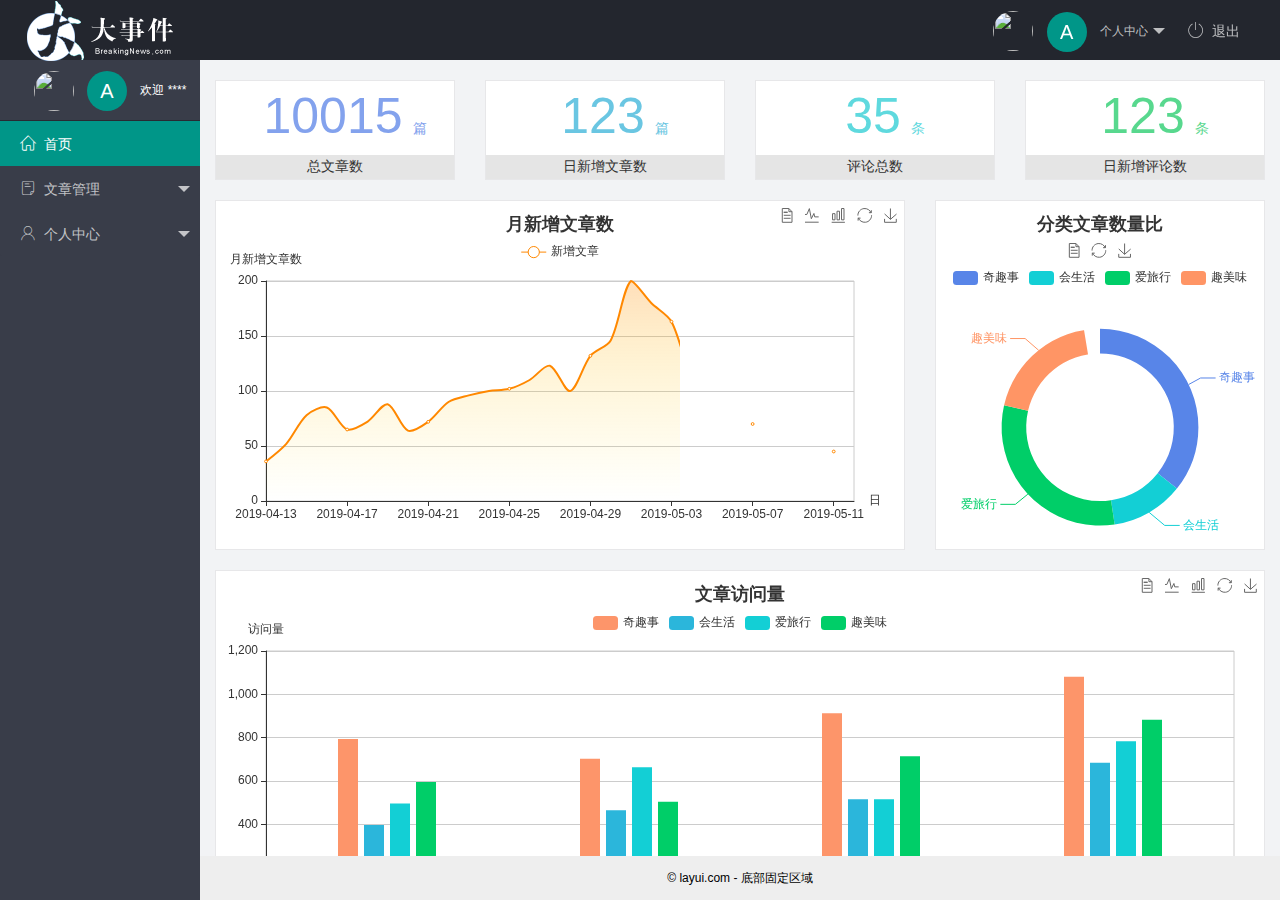
==== commit b77d1e39: "完成个人中心功能开发" ====
--- a/index.html
+++ b/index.html
@@ -31,9 +31,9 @@
                         <span class="text-avatar">A</span> 个人中心
                     </a>
                     <dl class="layui-nav-child">
-                        <dd><a href="">基本资料</a></dd>
-                        <dd><a href="">跟换头像</a></dd>
-                        <dd><a href="">重置密码</a></dd>
+                        <dd><a href="/user/user_info.html" target="fm">基本资料</a></dd>
+                        <dd><a href="/user/user_avatar.html" target="fm">跟换头像</a></dd>
+                        <dd><a href="/user/user_pwd.html" target="fm">重置密码</a></dd>
                     </dl>
                 </li>
                 <li class="layui-nav-item"><a href="JavaScript:;" id="btnLogout"><span class="iconfont icon-tuichu"></span>退出</a></li>
@@ -61,9 +61,9 @@
                     <li class="layui-nav-item">
                         <a href="javascript:;"><span class="iconfont icon-user"></span>个人中心</a>
                         <dl class="layui-nav-child">
-                            <dd><a href="javascript:;"><i class="layui-icon layui-icon-app"></i>基本资料</a></dd>
-                            <dd><a href="javascript:;"><i class="layui-icon layui-icon-app"></i>跟换头像</a></dd>
-                            <dd><a href="javascript:;"><i class="layui-icon layui-icon-app"></i>重置密码</a></dd>
+                            <dd><a href="/user/user_info.html" target="fm"><i class="layui-icon layui-icon-app"></i>基本资料</a></dd>
+                            <dd><a href="/user/user_avatar.html" target="fm"><i class="layui-icon layui-icon-app"></i>跟换头像</a></dd>
+                            <dd><a href="/user/user_pwd.html" target="fm"><i class="layui-icon layui-icon-app"></i>重置密码</a></dd>
                         </dl>
                     </li>
                 </ul>
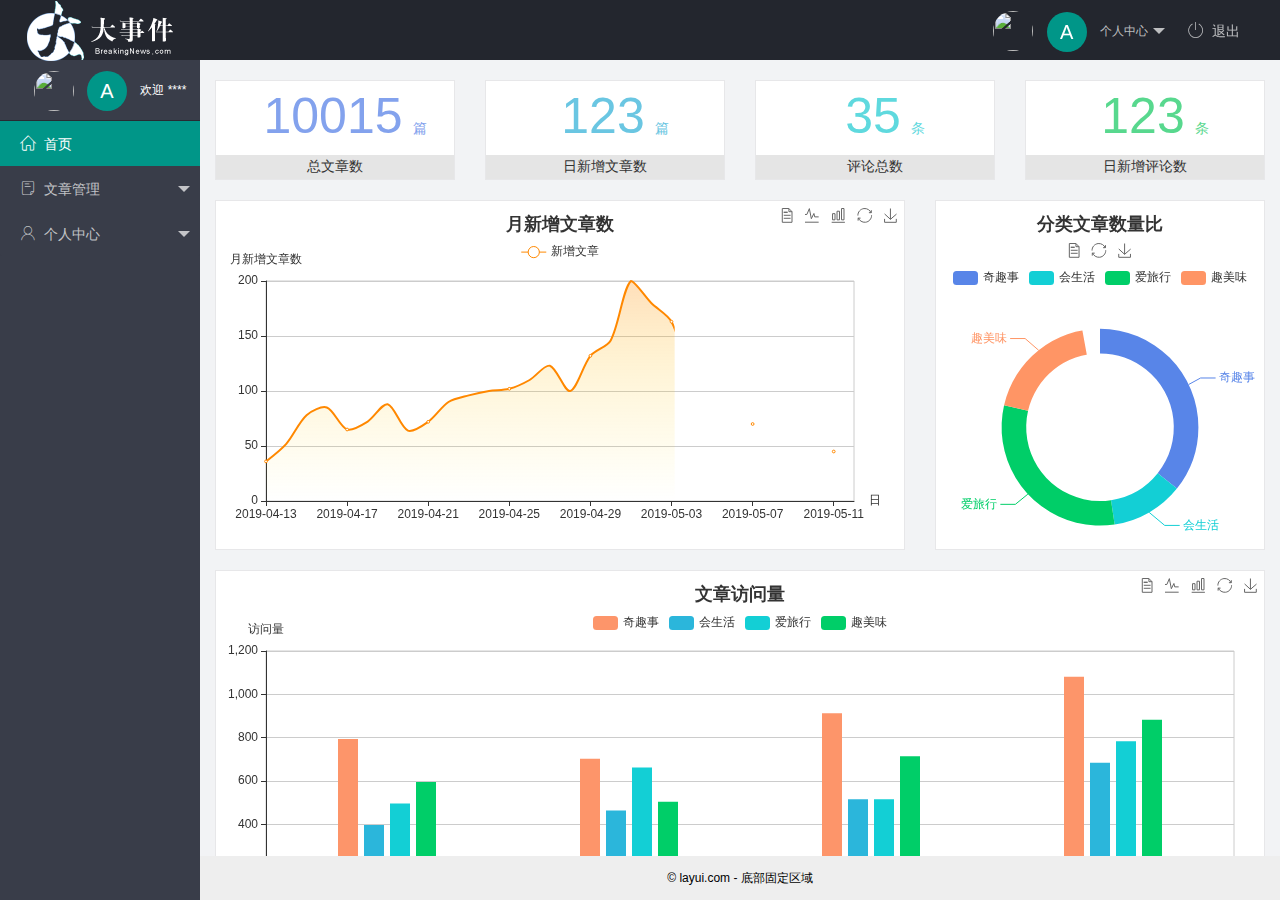
==== commit ea5b82b4: "完成文章管理相关功能的开发" ====
--- a/index.html
+++ b/index.html
@@ -53,9 +53,9 @@
                     <li class="layui-nav-item ">
                         <a class="" href="javascript:;"><span class="iconfont icon-16"></span>文章管理</a>
                         <dl class="layui-nav-child">
-                            <dd><a href="javascript:;"><i class="layui-icon layui-icon-app"></i>文章类别</a></dd>
-                            <dd><a href="javascript:;"><i class="layui-icon layui-icon-app"></i>文章列表</a></dd>
-                            <dd><a href="javascript:;"><i class="layui-icon layui-icon-app"></i>发布文章</a></dd>
+                            <dd><a href="/article/art_cate.html" target="fm"><i class="layui-icon layui-icon-app"></i>文章类别</a></dd>
+                            <dd><a href="/article/art_list.html" target="fm"><i class="layui-icon layui-icon-app"></i>文章列表</a></dd>
+                            <dd><a href="/article/art_pub.html" target="fm"><i class="layui-icon layui-icon-app"></i>发布文章</a></dd>
                         </dl>
                     </li>
                     <li class="layui-nav-item">
